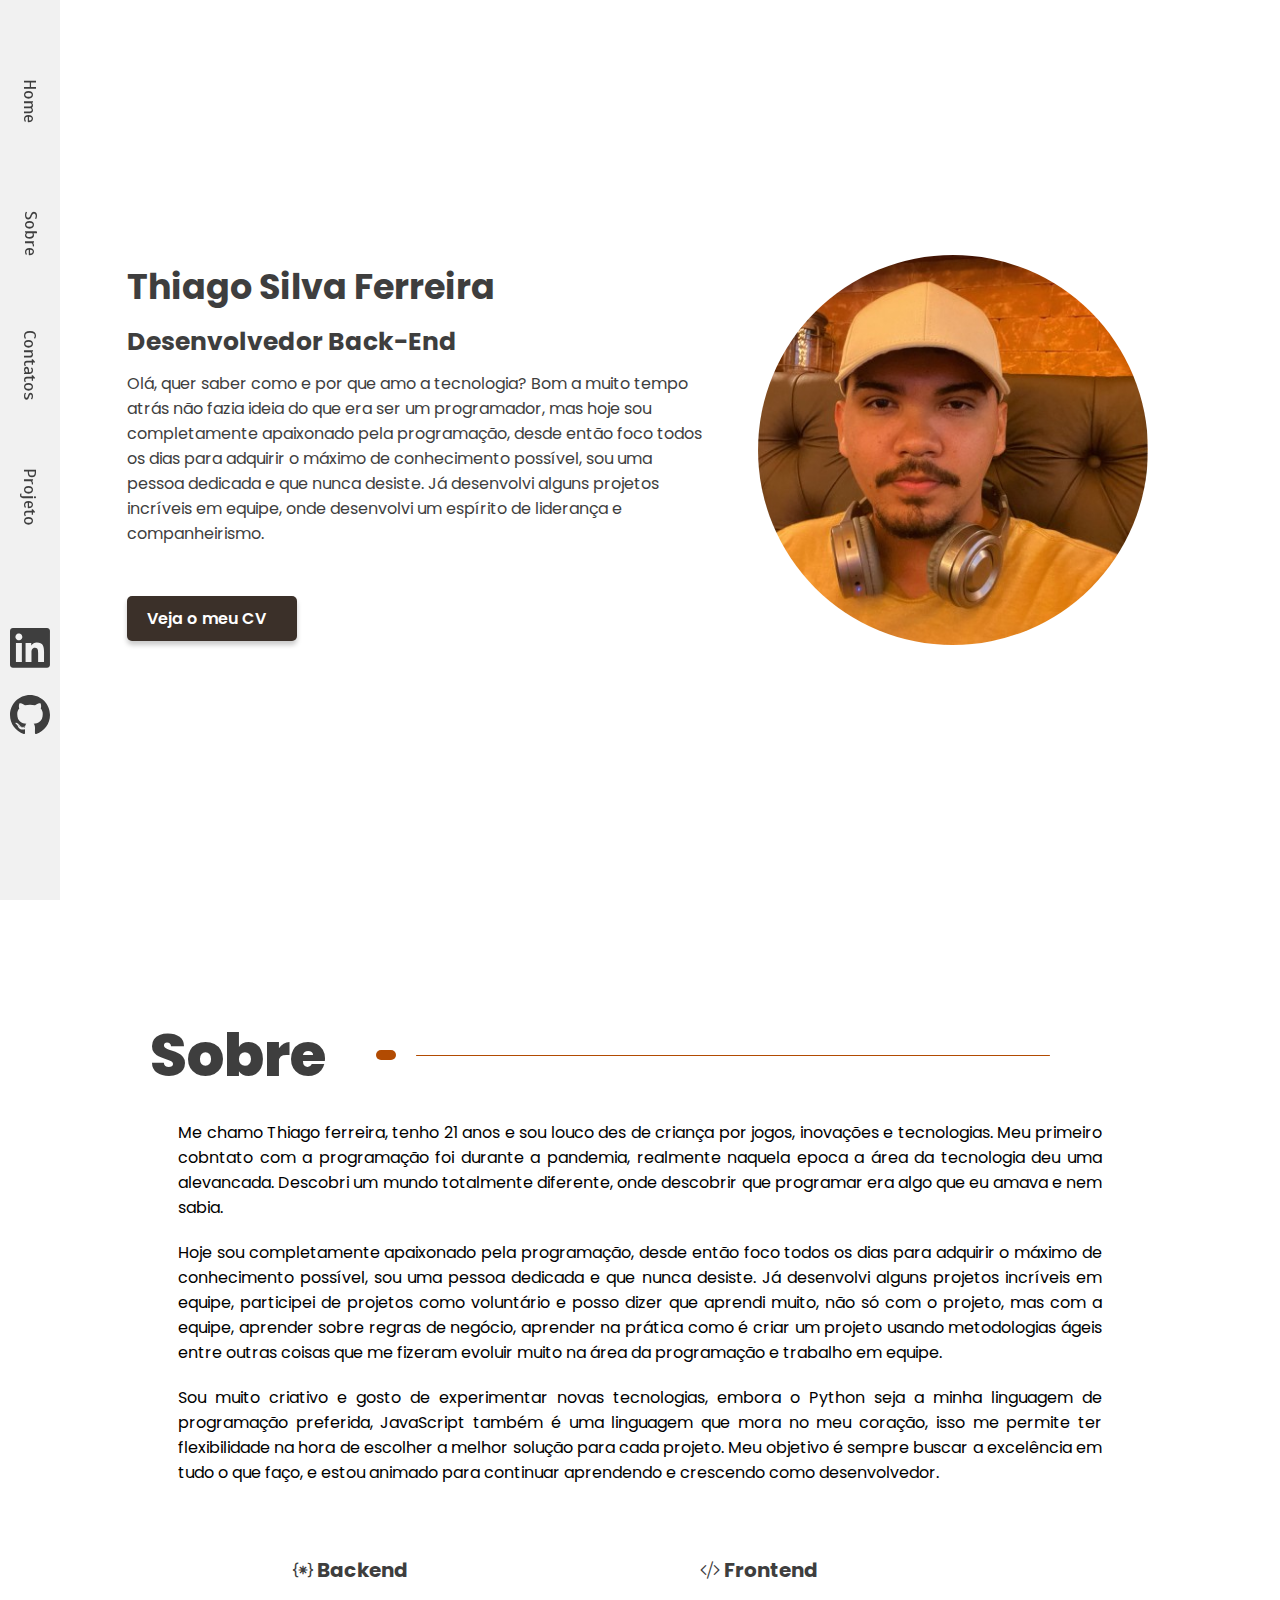
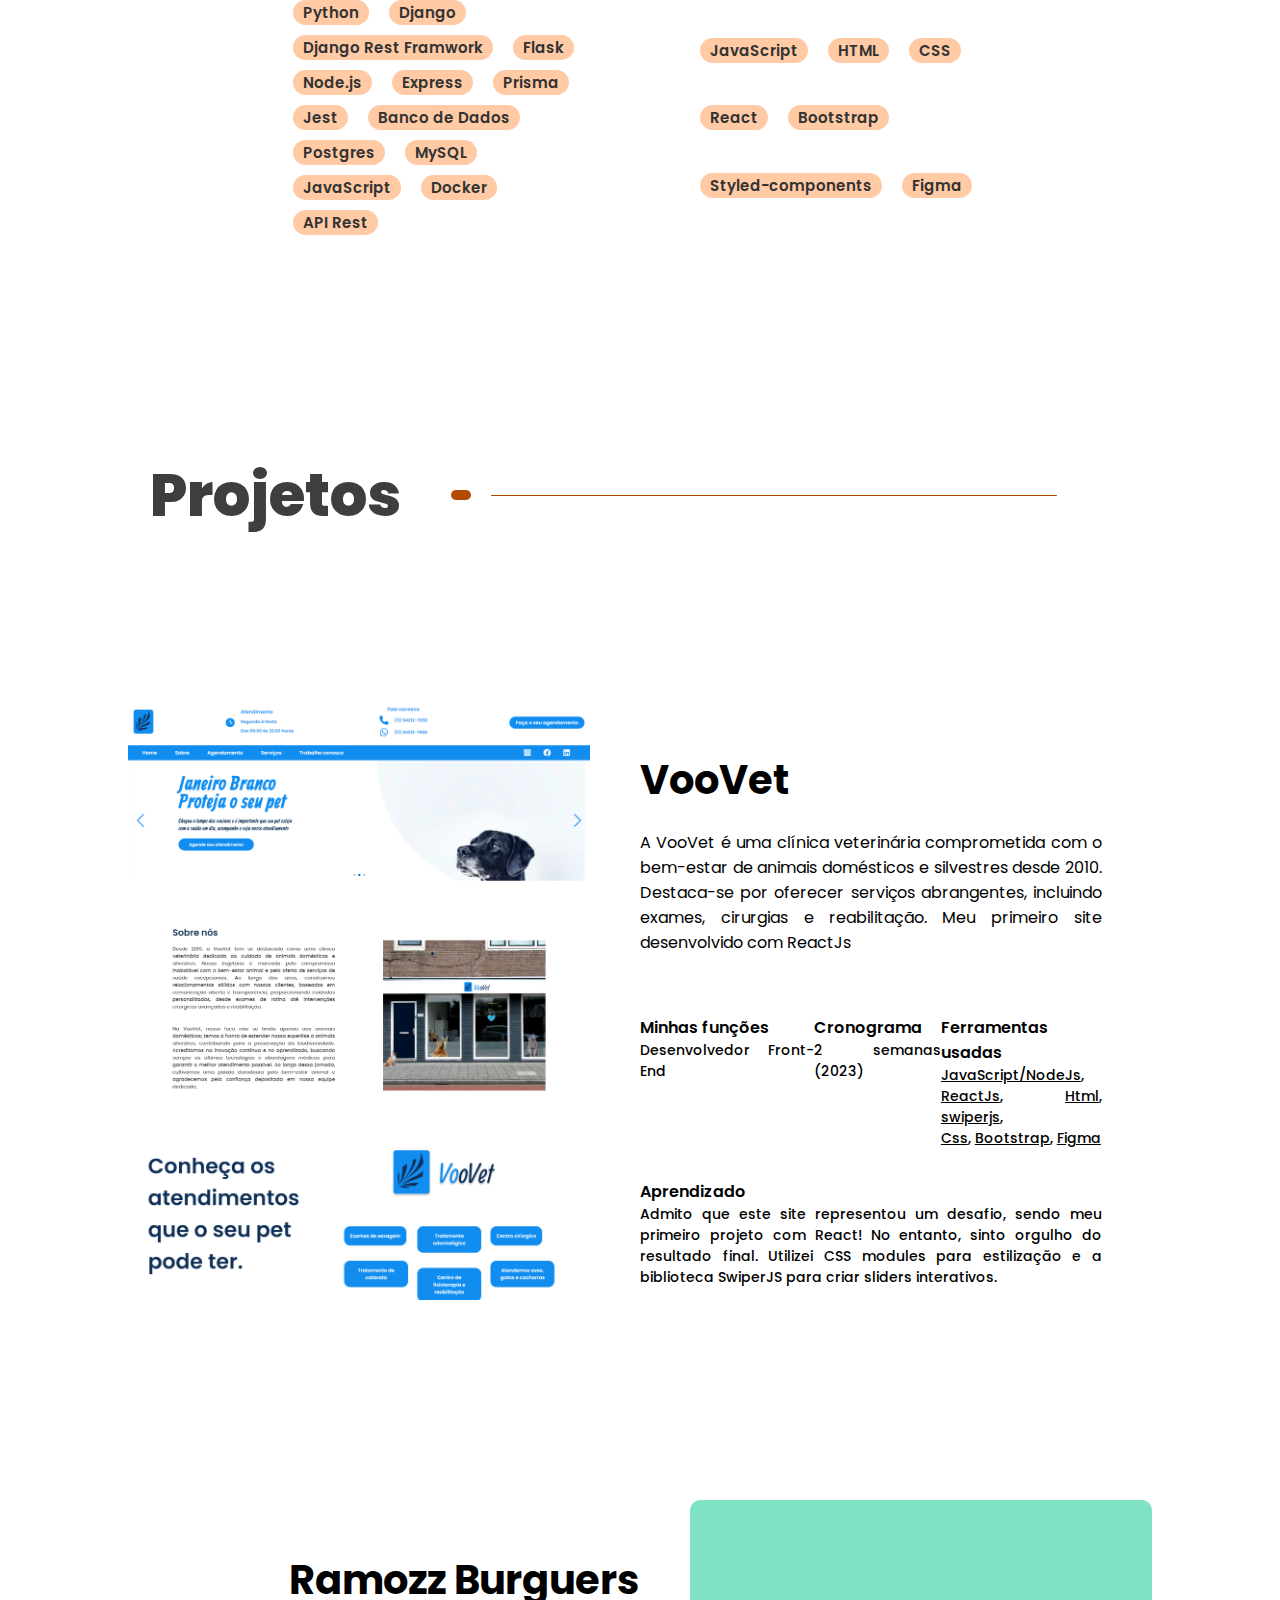
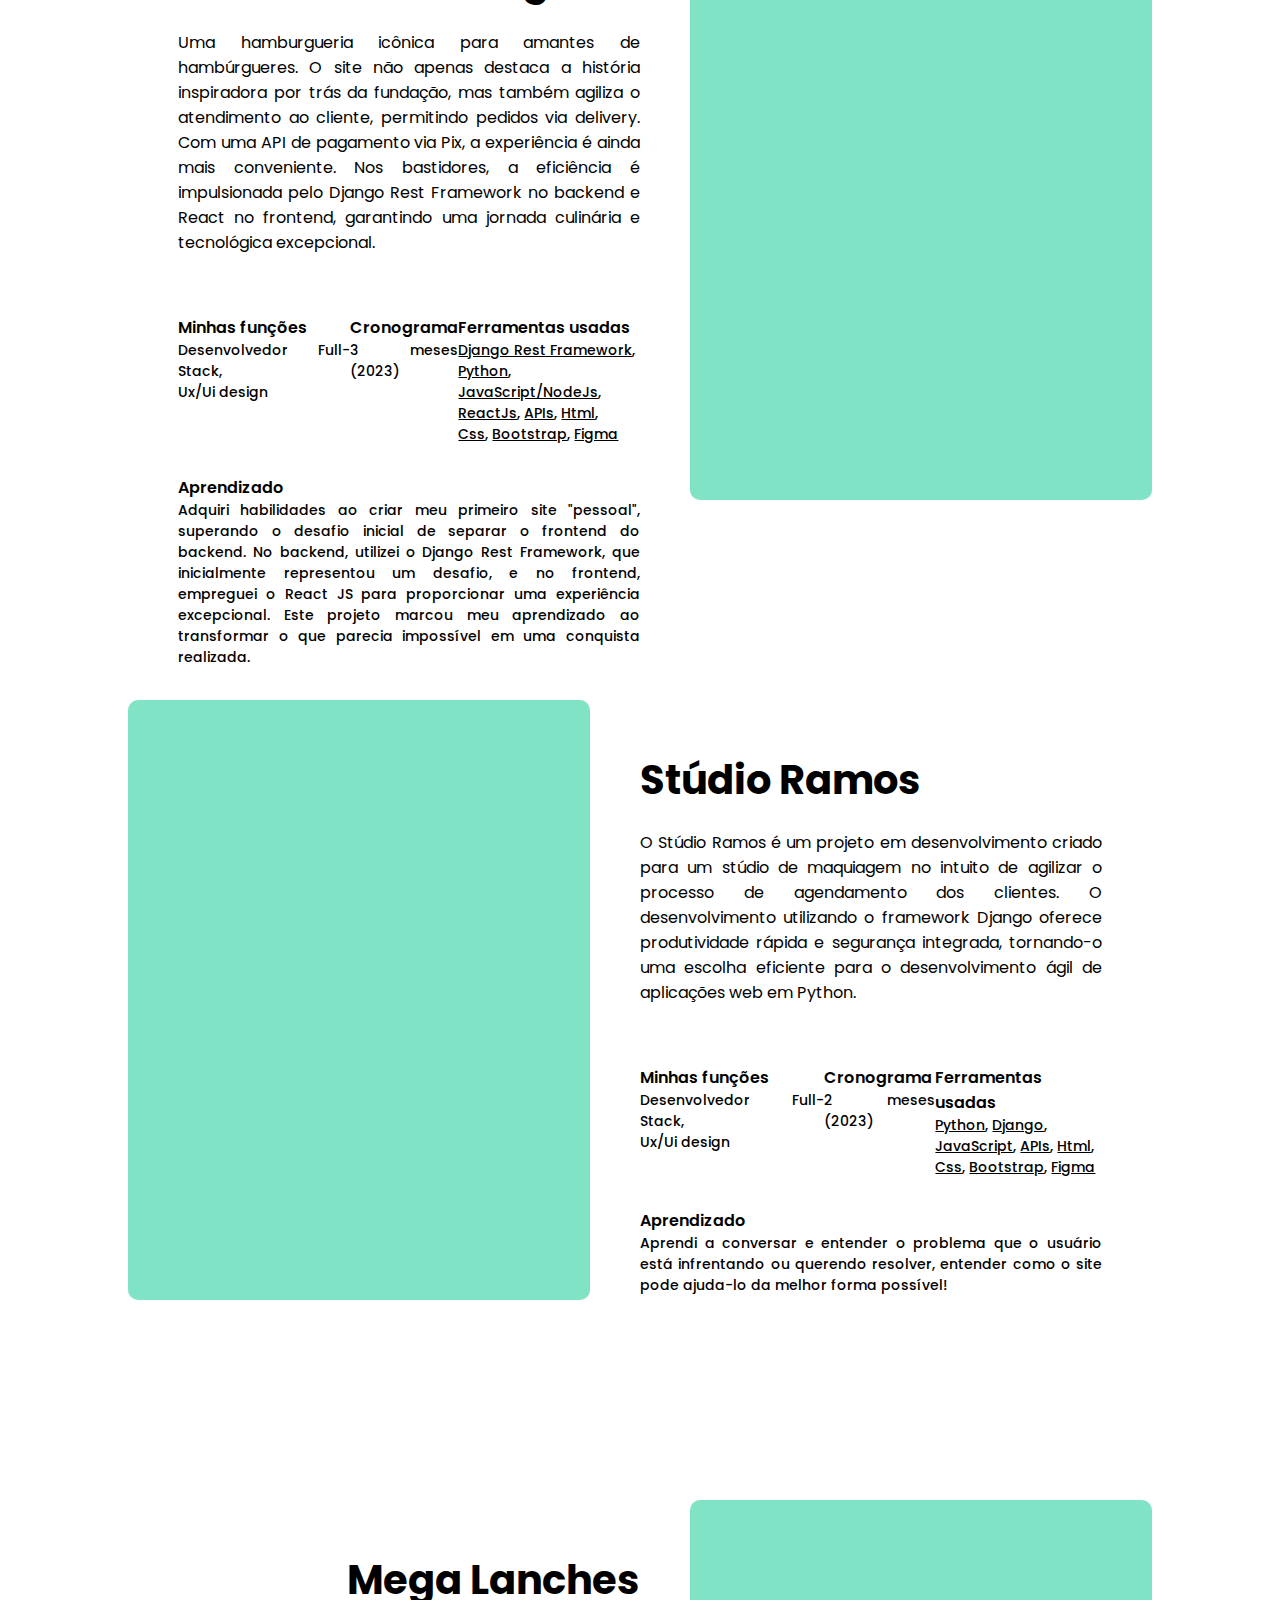
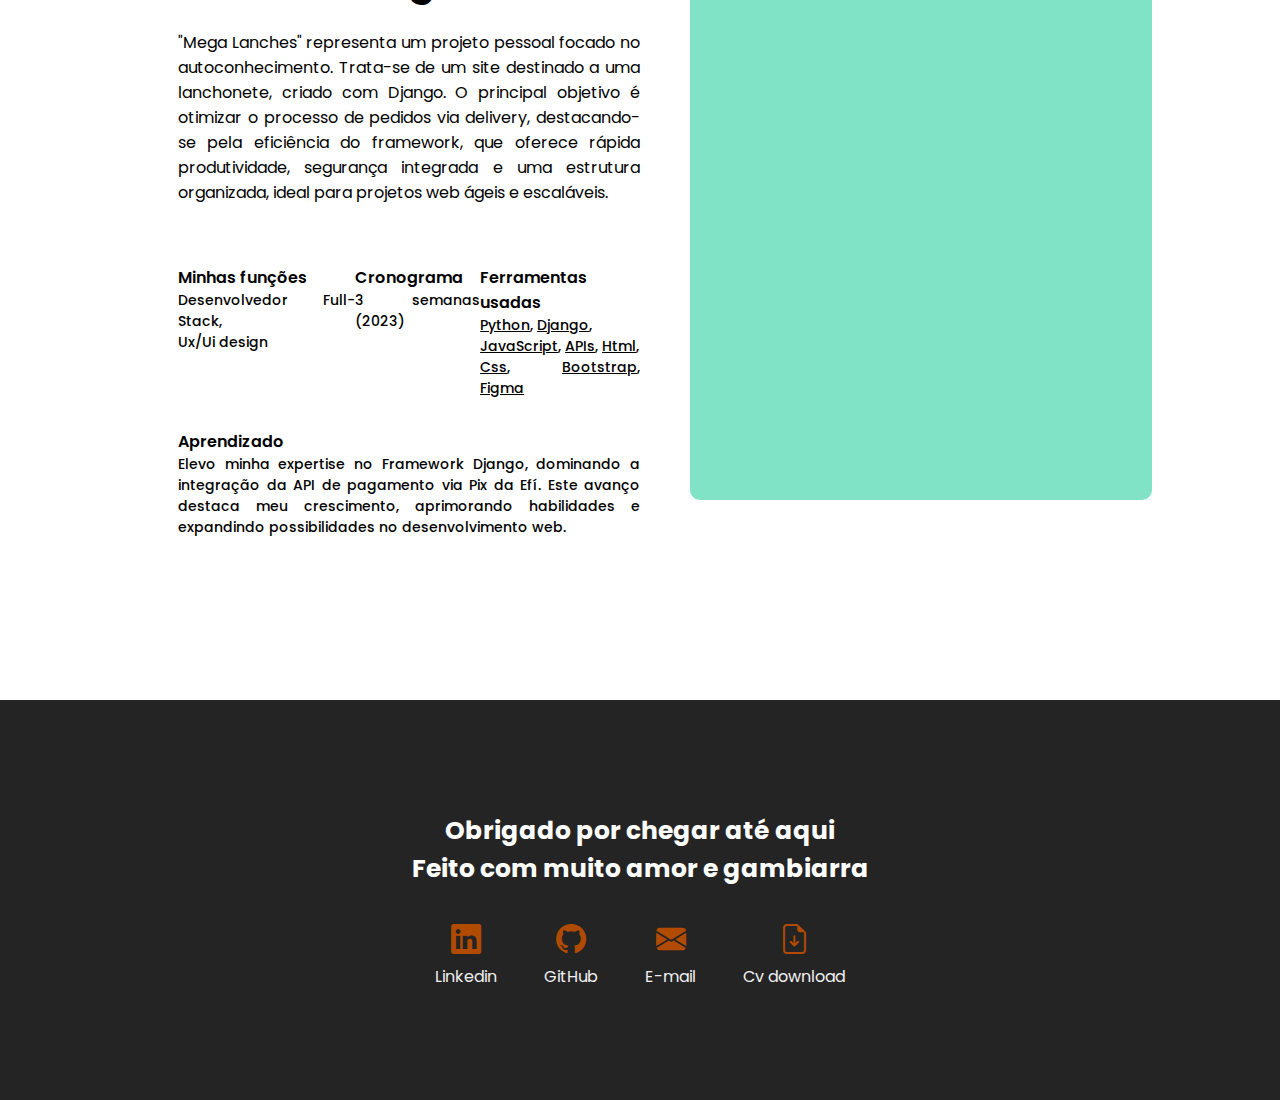
==== index.html @ e19389b8 "add: adicionando o title do projeto" ====
<!DOCTYPE html>
<html lang="en">
<head>
    <meta charset="UTF-8">
    <meta name="viewport" content="width=device-width, initial-scale=1.0">
    <link rel="stylesheet" href="../styles/style.css">
    <link rel="stylesheet" href="https://cdn.jsdelivr.net/npm/bootstrap-icons@1.11.3/font/bootstrap-icons.min.css">
    <title>Portfólio Thiago</title>
</head>
<body>
    <main>
        <section class="header">
            <div class="container_header">
                <div class="container_logo">
                    
                </div>
                <div class="container_menu_bar"> 
                    <a href="#home">Home</a>
                    <a href="#sobre">Sobre</a>
                    <a href="#footer">Contatos</a>
                    <a href="#projetos">Projeto</a> 
                </div>
            </div>

            <div class="container_links_social_media">
                
                <a href="" class="content_links">
                    <img src="../images/linkedin.svg" alt="">
                </a>

                <a href="" class="content_links">
                    <img src="../images/github.svg" alt=""> 
                </a>
            </div>
        </section>
        <section class="container_initial" id="home">
            <div class="container_text_user">
                <h1>Thiago Silva Ferreira</h1>
                <h2>Desenvolvedor Back-End</h2>
                <p>Olá, quer saber como e por que amo a tecnologia?
                    Bom a muito tempo atrás não fazia ideia do que era ser um programador, mas hoje sou completamente apaixonado pela programação, desde então foco todos os dias para adquirir o máximo de conhecimento possível, sou uma pessoa dedicada e que nunca desiste. Já desenvolvi alguns projetos incríveis em equipe, onde desenvolvi um espírito de liderança e companheirismo.</p>
            
                <a href="https://docs.google.com/document/d/1VzzEljiXx3hL09a_fqFelOuJwoq7fT8pvlQ79J9JNpM/edit?usp=sharing" target="_blank" class="button">Veja o meu CV</a>
            
            </div>
            <div class="container_img_user">
                <img src="../images/foto-perfil.jpeg" alt="">
            </div>
            
        </section>
        <section class="container_sections_informations" id="sobre">
            <div class="container_title_section">
                <h1>Sobre</h1>
                <div class="content_line_style">
                    <span class="points"></span>
                    <span class="line"></span>
                </div>
            </div>
            <div class="content_user">
                <div class="content_description">
                    <p> Me chamo Thiago ferreira, tenho 21 anos e sou louco des de criança por jogos, inovações e tecnologias. Meu primeiro cobntato com a programação foi durante a pandemia, realmente naquela epoca a área da tecnologia deu uma alevancada. Descobri um mundo totalmente diferente, onde descobrir que programar era algo que eu amava e nem sabia. </p>
                    
                    <p>Hoje sou completamente apaixonado pela programação, desde então foco todos os dias para adquirir o máximo de conhecimento possível, sou uma pessoa dedicada e que nunca desiste. Já desenvolvi alguns projetos incríveis em equipe, participei de projetos como voluntário e posso dizer que aprendi muito, não só com o projeto, mas com a equipe, aprender sobre regras de negócio, aprender na prática como é criar um projeto usando metodologias ágeis entre outras coisas que me fizeram evoluir muito na área da programação e trabalho em equipe.</p>
                    
                    <p>Sou muito criativo e gosto de experimentar novas tecnologias, embora o Python seja a minha linguagem de programação preferida, JavaScript também é uma linguagem que mora no meu coração, isso me permite ter flexibilidade na hora de escolher a melhor solução para cada projeto. Meu objetivo é sempre buscar a excelência em tudo o que faço, e estou animado para continuar aprendendo e crescendo como desenvolvedor.</p>
                </div>
                <div class="container_tecnologies_dev">
                    <div class="content_dev_informations ">
                        <h3 class="title_informations"><i class="bi bi-braces-asterisk"></i> Backend</h3>
                        <br>
                        <p class="cards_tec back">
                        <span> Python</span>
                        </p>
                        <p class="cards_tec back">
                        <span> Django</span>
                        </p>
                        <p class="cards_tec back">
                        <span> Django Rest Framwork</span>
                        </p>
                        <p class="cards_tec back">
                            <span>Flask</span>
                        </p>
                        <p class="cards_tec back">
                            <span>Node.js</span>
                        </p>
                        <p class="cards_tec back">
                            <span>Express</span>
                        </p>
                        <p class="cards_tec back">
                            <span>Prisma</span>
                        </p>
                        <p class="cards_tec back">
                        <span> Jest</span>
                        </p>
                        <p class="cards_tec back">
                            <span>Banco de Dados</span>
                        </p>
                        <p class="cards_tec back">
                            <span>Postgres</span>
                        </p>
                        <p class="cards_tec back">
                        <span> MySQL</span>
                        </p>
                        <p class="cards_tec back">
                            <span>JavaScript</span>
                        </p>
                        <p class="cards_tec back">
                            <span>Docker</span>
                        </p>
                        <p class="cards_tec back">
                            <span>API Rest</span>
                        </p>
                    </div>
                    <div class="content_dev_informations ">
                        <h3 class="title_informations"><i class="bi bi-code-slash"></i> Frontend</h3>
                        <p class="cards_tec front">
                           <span> JavaScript</span>
                        </p>
                        <p class="cards_tec front">
                            <span>HTML</span>
                        </p>
                        <p class="cards_tec front">
                            <span>CSS</span>
                        </p>
                        <p class="cards_tec front">
                            <span>React</span>
                        </p>
                        <p class="cards_tec front">
                           <span> Bootstrap</span>
                        </p>
                        <p class="cards_tec front">
                            <span>Styled-components</span>
                        </p>
                        <p class="cards_tec front">
                            <span>Figma</span>
                        </p>
                    </div>
                </div>

            </div>
            
        </section>
        <section class="container_sections_informations" id="projetos">
            <div class="container_title_section">
                <h1>Projetos</h1>
                <div class="content_line_style">
                    <span class="points"></span>
                    <span class="line"></span>
                </div>
                
            </div>
            <div class="container_projetos">
                <div class="projetos" id="divFullStack" >
                    <div class="contentImgSites site3">
                   

                    </div>

                    <div id="projefect_2" class="TextProjects">
                        <h3 class="TitleOfProjects">VooVet</h3>
                        <p class="TextOfProjects">A VooVet é uma clínica veterinária comprometida com o bem-estar de animais domésticos e silvestres desde 2010. Destaca-se por oferecer serviços abrangentes, incluindo exames, cirurgias e reabilitação. Meu primeiro site desenvolvido com ReactJs</p>
                        <div class="ContentProjectInformations">
                            <div class="Informations">
                                <h4>Minhas funções</h4>
                                <p>Desenvolvedor Front-End</p>
                            </div>
                            <div class="Informations">
                                <h4>Cronograma</h4>
                                <p>2 semanas (2023)</p>
                            </div>
                            <div class="Informations">
                                <h4>Ferramentas usadas</h4>
                                <p><span>JavaScript/NodeJs</span>,<br> <span>ReactJs</span>, <span>Html</span>, <span>swiperjs</span>, <br> <span>Css</span>, <span>Bootstrap</span>, <span>Figma</span></p>
                            </div>
                        </div>
                        <div class="Informations">
                            <h4>Aprendizado</h4>
                            <p>Admito que este site representou um desafio, sendo meu primeiro projeto com React! No entanto, sinto orgulho do resultado final. Utilizei CSS modules para estilização e a biblioteca SwiperJS para criar sliders interativos.</p>
                        </div>
                    </div>
                    

                    
                    
                        
                    </div>
                </div>

                <div class="projetos" id="divFullStack" >
                    <div id="projefect_1" class="TextProjects">
                        <h3 class="TitleOfProjects" style="text-align: end;">Ramozz Burguers</h3>
                        <p class="TextOfProjects">Uma hamburgueria icônica para amantes de hambúrgueres. O site não apenas destaca a história inspiradora por trás da fundação, mas também agiliza o atendimento ao cliente, permitindo pedidos via delivery. Com uma API de pagamento via Pix, a experiência é ainda mais conveniente. Nos bastidores, a eficiência é impulsionada pelo Django Rest Framework no backend e React no frontend, garantindo uma jornada culinária e tecnológica excepcional.</p>
                        <div class="ContentProjectInformations">
                            <div class="Informations">
                                <h4>Minhas funções</h4>
                                <p>Desenvolvedor Full-Stack, <br> Ux/Ui design</p>
                            </div>
                            <div class="Informations">
                                <h4>Cronograma</h4>
                                <p>3 meses (2023)</p>
                            </div>
                            <div class="Informations">
                                <h4>Ferramentas usadas</h4>
                                <p><span>Django Rest Framework</span>, <br> <span>Python</span>,  <span>JavaScript/NodeJs</span>, <br> <span>ReactJs</span>, <span>APIs</span>, <span>Html</span>, <br> <span>Css</span>, <span>Bootstrap</span>, <span>Figma</span></p>
                            </div>
                        </div>
                        <div class="Informations">
                            <h4>Aprendizado</h4>
                            <p>
                                Adquiri habilidades ao criar meu primeiro site "pessoal", superando o desafio inicial de separar o frontend do backend. No backend, utilizei o Django Rest Framework, que inicialmente representou um desafio, e no frontend, empreguei o React JS para proporcionar uma experiência excepcional. Este projeto marcou meu aprendizado ao transformar o que parecia impossível em uma conquista realizada. </p>
                        </div>
                    </div>
                    <div class="contentImgSites site4">
                   
                        
                    </div>
                    
                    
                        
                    </div>
                </div>

                <div class="projetos" id="divFullStack" >
                    <div class="contentImgSites site1">
                   
                        
                    </div>
                    <div id="projefect_1" class="TextProjects">
                        <h3 class="TitleOfProjects">Stúdio Ramos</h3>
                        <p class="TextOfProjects">O Stúdio Ramos é um projeto em desenvolvimento criado para um stúdio de maquiagem no intuito de agilizar o processo de agendamento dos clientes. O desenvolvimento utilizando o framework Django oferece produtividade rápida e segurança integrada, tornando-o uma escolha eficiente para o desenvolvimento ágil de aplicações web em Python.</p>
                        <div class="ContentProjectInformations">
                            <div class="Informations">
                                <h4>Minhas funções</h4>
                                <p>Desenvolvedor Full-Stack, <br> Ux/Ui design</p>
                            </div>
                            <div class="Informations">
                                <h4>Cronograma</h4>
                                <p>2 meses (2023)</p>
                            </div>
                            <div class="Informations">
                                <h4>Ferramentas usadas</h4>
                                <p><span>Python</span>, <span>Django</span>, <br> <span>JavaScript</span>, <span>APIs</span>, <span>Html</span>, <br> <span>Css</span>, <span>Bootstrap</span>, <span>Figma</span></p>
                            </div>
                        </div>
                        <div class="Informations">
                            <h4>Aprendizado</h4>
                            <p>Aprendi a conversar e entender o problema que o usuário está infrentando ou querendo resolver, entender como o site pode ajuda-lo da melhor forma possível!</p>
                        </div>
                    </div>
                    
                    
                    
                        
                    </div>
                </div>

                <div class="projetos" id="divFullStack" >
                    <div id="projefect_2" class="TextProjects">
                        <h3 class="TitleOfProjects" style="text-align: end;">Mega Lanches</h3>
                        <p class="TextOfProjects">"Mega Lanches" representa um projeto pessoal focado no autoconhecimento. Trata-se de um site destinado a uma lanchonete, criado com Django. O principal objetivo é otimizar o processo de pedidos via delivery, destacando-se pela eficiência do framework, que oferece rápida produtividade, segurança integrada e uma estrutura organizada, ideal para projetos web ágeis e escaláveis.</p>
                        <div class="ContentProjectInformations">
                            <div class="Informations">
                                <h4>Minhas funções</h4>
                                <p>Desenvolvedor Full-Stack, <br> Ux/Ui design</p>
                            </div>
                            <div class="Informations">
                                <h4>Cronograma</h4>
                                <p>3 semanas (2023)</p>
                            </div>
                            <div class="Informations">
                                <h4>Ferramentas usadas</h4>
                                <p><span>Python</span>, <span>Django</span>, <br> <span>JavaScript</span>, <span>APIs</span>, <span>Html</span>, <br> <span>Css</span>, <span>Bootstrap</span>, <span>Figma</span></p>
                            </div>
                        </div>
                        <div class="Informations">
                            <h4>Aprendizado</h4>
                            <p>Elevo minha expertise no Framework Django, dominando a integração da API de pagamento via Pix da Efí. Este avanço destaca meu crescimento, aprimorando habilidades e expandindo possibilidades no desenvolvimento web. </p>
                        </div>
                    </div>
                    <div class="contentImgSites site2">
                   
                    </div>

                    
                    
                        
                    </div>
                </div>


                
            </div>
        </section>
        
    </main>
    <footer id="footer">
        <div class="contentFooter">
            <h1>Obrigado por chegar até aqui</h1>
            <h1>Feito com muito amor e gambiarra </h1>
            <div class="align">
                <a href="https://www.linkedin.com/in/thiago-ferreirapy/" target="_blank"><i class="bi bi-linkedin"></i> Linkedin</a>
                <a href="https://github.com/thiagoferreirapy" target="_blank"><i class="bi bi-github"></i> GitHub</a>
                <a href="mailto:tf938383@gmail.com"><i class="bi bi-envelope-fill"></i> E-mail</a>
                <a href="/docs/Curriculo_desenvolvedor.pdf" download=""><i class="bi bi-file-earmark-arrow-down"></i> Cv download</a>
            </div>
        </div>
    </footer>
</body>
<script src="../scripts/main.js"></script>
</html>
---- styles/style.css ----
@import url('https://fonts.googleapis.com/css2?family=Poppins:wght@200;300;400;500;600;700;800;900&family=Scada:wght@400;700&display=swap');

*{
    margin: 0;
    padding: 0;
    box-sizing: border-box;
    scroll-behavior: smooth;  
    font-family: "Poppins";
}

body{
    display: flex;
    flex-direction: column;
    align-items: center;
    background-color: #ffff;
}

/* 43cebb */

.header{
    
    width: 60px;
    height: 100vh;
    position: fixed;
    top: 0;
    left: 0;
    z-index: 1;

    background-color: #f1f1f1;
}

.container_header{
    display: flex ;
    flex-direction: column;
}

.container_menu_bar{
    display: flex;
    flex-direction: column;
    align-items: center;
    justify-content: space-around;

}

.container_menu_bar a{
    text-decoration: none;
    color: #3E3E3E;
    font-family: "Scada";
    font-size: 18px;
    font-weight: 500;
    transform: rotate(90deg);
    margin-top: 70px; 
    cursor: pointer;
    padding: 20px 0; 
}


main{
    display:flex ;
    align-items: center;
    justify-content: space-between;
    flex-direction: column;
    max-width: 1400px;
    width: 100%;

    background-color: #ffff;
}

.container_initial{
    display: flex;
    align-items: center;
    justify-content: center;
    height: 100vh;
    position: relative;
    width: 100%;
}

.container_text_user{
    width: 45%;
    display: flex;
    flex-direction: column;
}


.container_text_user h1{
    font-size: 35px;
    color: #3E3E3E;
    margin-bottom: 10px;
    text-align: left;
}


.container_text_user h2{
    font-size: 25px;
    color: #3E3E3E;
    margin-bottom: 10px;
    text-align: left;
}
.container_text_user p{
    font-size: 16px;
    color: #3E3E3E;
    text-align: left;
    font-weight: 400;
}
.container_text_user .button{
    text-decoration: none;
    width: 170px;
    padding: 10px 20px;
    margin-top: 50px;

    border-radius: 5px;
    border: none;
    /* background-color: #B24B02; */
    background-color: #3b3029;
    box-shadow: 0px 4px 5px rgba(0, 0, 0, 0.207);

    font-size: 16px;
    color: #fff;
    text-align: left;
    font-weight: 600;
    cursor: pointer;
    transition: 0.2s all linear;
}

.container_text_user .button:hover{
    background-color: #B24B02;
    transform: scale(1.02);
}

.container_links_social_media{
    margin-top: 80px;
    width: 100%;
    display: flex;
    align-items: center;
    justify-content: center;
    flex-direction: column;
}


.content_links{
    overflow: hidden; 
    margin-top: 20px; 
    
}

.content_links img{
    object-fit: cover;
    width: 40px;
    height: 100%;
}

.container_img_user{
    overflow: hidden;
    width: 400px;
    height: 400px;
    border-radius: 50%;
    border: 5px solid #FFFF;
    margin-left: 50px;
}

.container_img_user img{
    object-fit: cover;
    width: 100%;
    height: 100%;
}

.container_sections_informations{
    display: flex;
    align-items: center;
    justify-content:center ;
    flex-direction: column;
    position: relative;
    width: 100%;
    padding: 100px 0;
}


.container_title_section{
    width: 100%;
    padding: 0 150px;

    display: flex;
    align-items: center;
    
}


.container_title_section h1{
    font-size: 60px;
    font-weight: 800;
    color: #3E3E3E;
}


.content_line_style{
    width: 100%;
    display: flex;
    align-items: center;
    margin: 50px;
}

.points{
    width: 20px;
    height: 10px;
    background-color: #B24B02;
    border-radius: 20px;
    margin-right: 20px;
}

.line{
    width: 90%;
    height: 1px;
    background-color: #B24B02;
    border-radius: 20px;
}

.content_user{
    width: 80%;
}

.content_description{
    display: flex;
    justify-content: space-between;
    flex-direction: column;
    width: 100%;
    padding: 0 50px;
}

.content_description p{
    margin: 10px 0;
    text-align: justify;
}

.container_tecnologies_dev{
    display: flex;
    justify-content: center;
    margin-top: 50px;
    width: 100%;
   
}

.content_dev_informations{
    display: flex;
    text-align: center;
    flex-wrap: wrap;
    width: 30%;
    height: auto;
    margin: 0 50px;
    
}

.title_informations{
    width: 100%;
    text-align: left;
    margin: 10px;
    color: #3E3E3E;
    font-size: 20px;
}

.front{
    margin: 0px 10px;
}


.back{
    margin: 5px 10px;
}



.cards_tec span{
    width: auto;

    font-size: 15px;
    padding: 2px 10px;
    background-color: rgba(254, 106, 0, 0.356);
    color: #333;
    border-radius: 20px;
    font-weight: 600;

}









.container_projetos{
    margin-top: 50px;
    display: flex;
    width: 100vw;
    align-items: center;
    justify-content: center;
}


.projetos{
    margin-top: 100px;
    display: flex;
    justify-content: center;
    width: 80vw;
    height: 600px;
    margin-bottom: 100px;
}

.TitleOfProjects{
    font-size: 40px;
    margin-bottom: 20px;
}
.TextOfProjects{
    font-size: 16px;
}

.TextProjects{
    width: 700px;
    height: 100%;
    padding: 50px;
    text-align: justify;
    /* background-color: red; */
}

.ContentProjectInformations{
    width: 100%;
    display: flex;
    margin-top: 30px;
    justify-content: space-between;
    /* background-color: green; */
}

.Informations{
    display: flex;
    flex-direction: column;
    margin-top: 30px;
}
.Informations h4{
    font-size: 16px;
    font-weight: 600;
}

.Informations p{
    font-size: 14px;
    font-weight: 500;
}
.Informations p span{
    text-decoration: underline;

}




.contentImgSites{
    width: 600px;
    height: 100%;
    background-color: #80E3C5;
    
    position: relative;
    background-size: cover;
    background-position: 100% 0%;
    border-radius: 10px;
    cursor: pointer;
    display: flex;
}

.scroll{
    display: none;
}

.site1{
    transition: 5s  ease-out;
    background-image: url('../images/studiosite.png');
}

.site1:hover{
    background-position: 100% 100%;
}

.site2{
    transition: 5s  ease-out;
    background-image: url('../images/megasite.png');
}

.site2:hover{
    background-position: 100% 100%;
}

.site3{
    transition: 5s  ease-out;
    background-image: url('../images/voovet.png');
}

.site3:hover{
    background-position: 100% 100%;
}

.site4{
    transition: 5s  ease-out;
    background-image: url('../images/ramozz.png');
}

.site4:hover{
    background-position: 100% 100%;
}


.container_informations_projects{
    position: absolute;
    top: 5%;
    left: 5%;
    transform: translate(-5%, -5%);
    display: flex;
    align-items: center;
    justify-content: center;
    position: relative;
    
    width: 150px;
    height: 40px;
    border-radius: 10px;

    background-color: #3e3e3ee6;

}

.container_informations_projects i{
    font-size: 30px;
    color: #eee;
    margin: 0 10px;
}
.container_informations_projects i:hover{
    color: #B24B02;
}


.container_informations_projects h3{
    color: #f1f1f1;

}
.container_informations_projects h4{
    color: #fb6f0b;
    width: 85%;
    flex-wrap: wrap;

    margin-top: 20px;
    font-size: 16px;
    font-weight: 500
}
.container_informations_projects p{
    color: #eeeeee;
    width: 85%;
    flex-wrap: wrap;

    margin-top: 20px;
    font-size: 16px;
    font-weight: 500;
    text-align: justify ;
}



footer{
    height: 400px;
    width: 100%;
    background-color: rgb(36, 36, 36);
    display: flex;
    align-items: center;
    justify-content: space-around;
}


.contentFooter{
    display: flex;
    align-items: center;
    flex-direction: column;    
}

.contentFooter h1{
    font-size: 25px; 
    color: #fff;
}

.align{
    width: 100%;
    margin-top: 30px;
    display: flex;
    justify-content: space-around; 
}

.align a{
    display: flex;
    flex-direction: column;
    align-items: center;
    text-decoration: none;
    color: #f1f1f1;
}
.align a i{
    font-size: 30px;
    color: #B24B02;
}
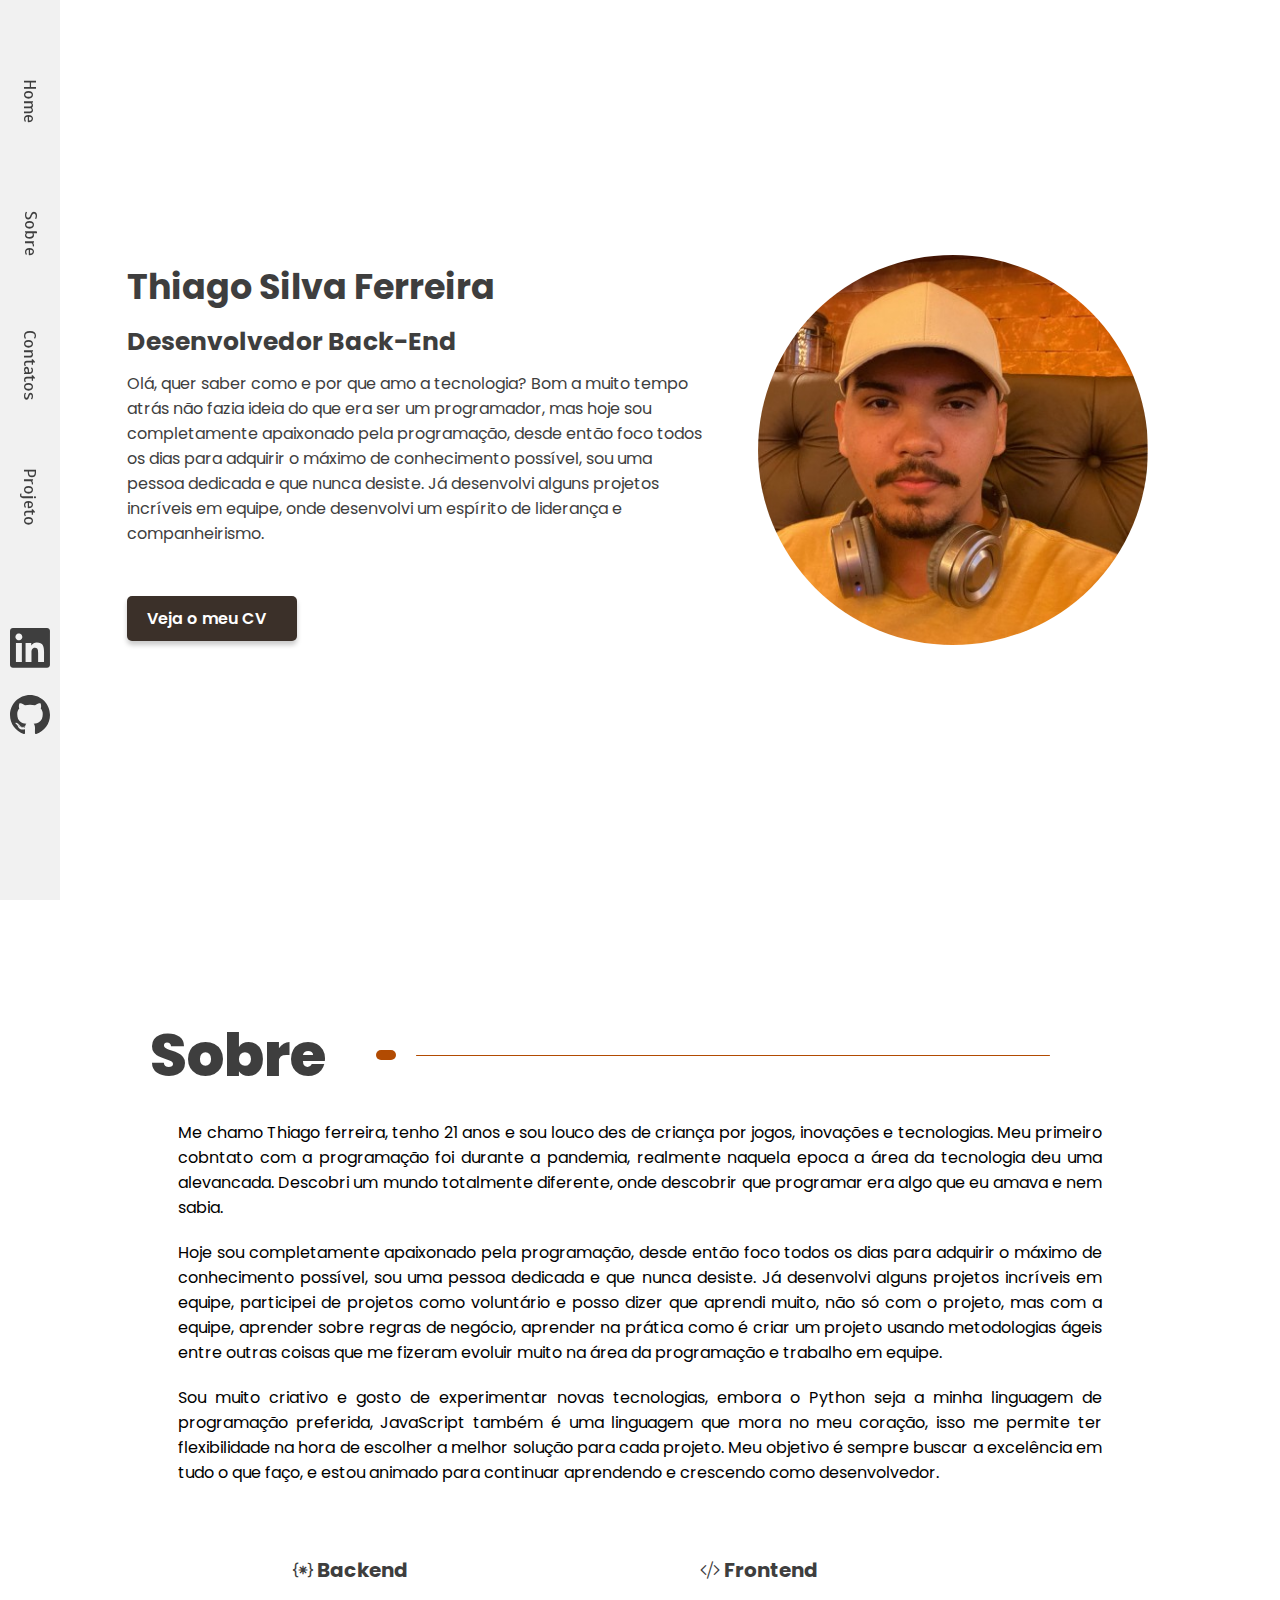
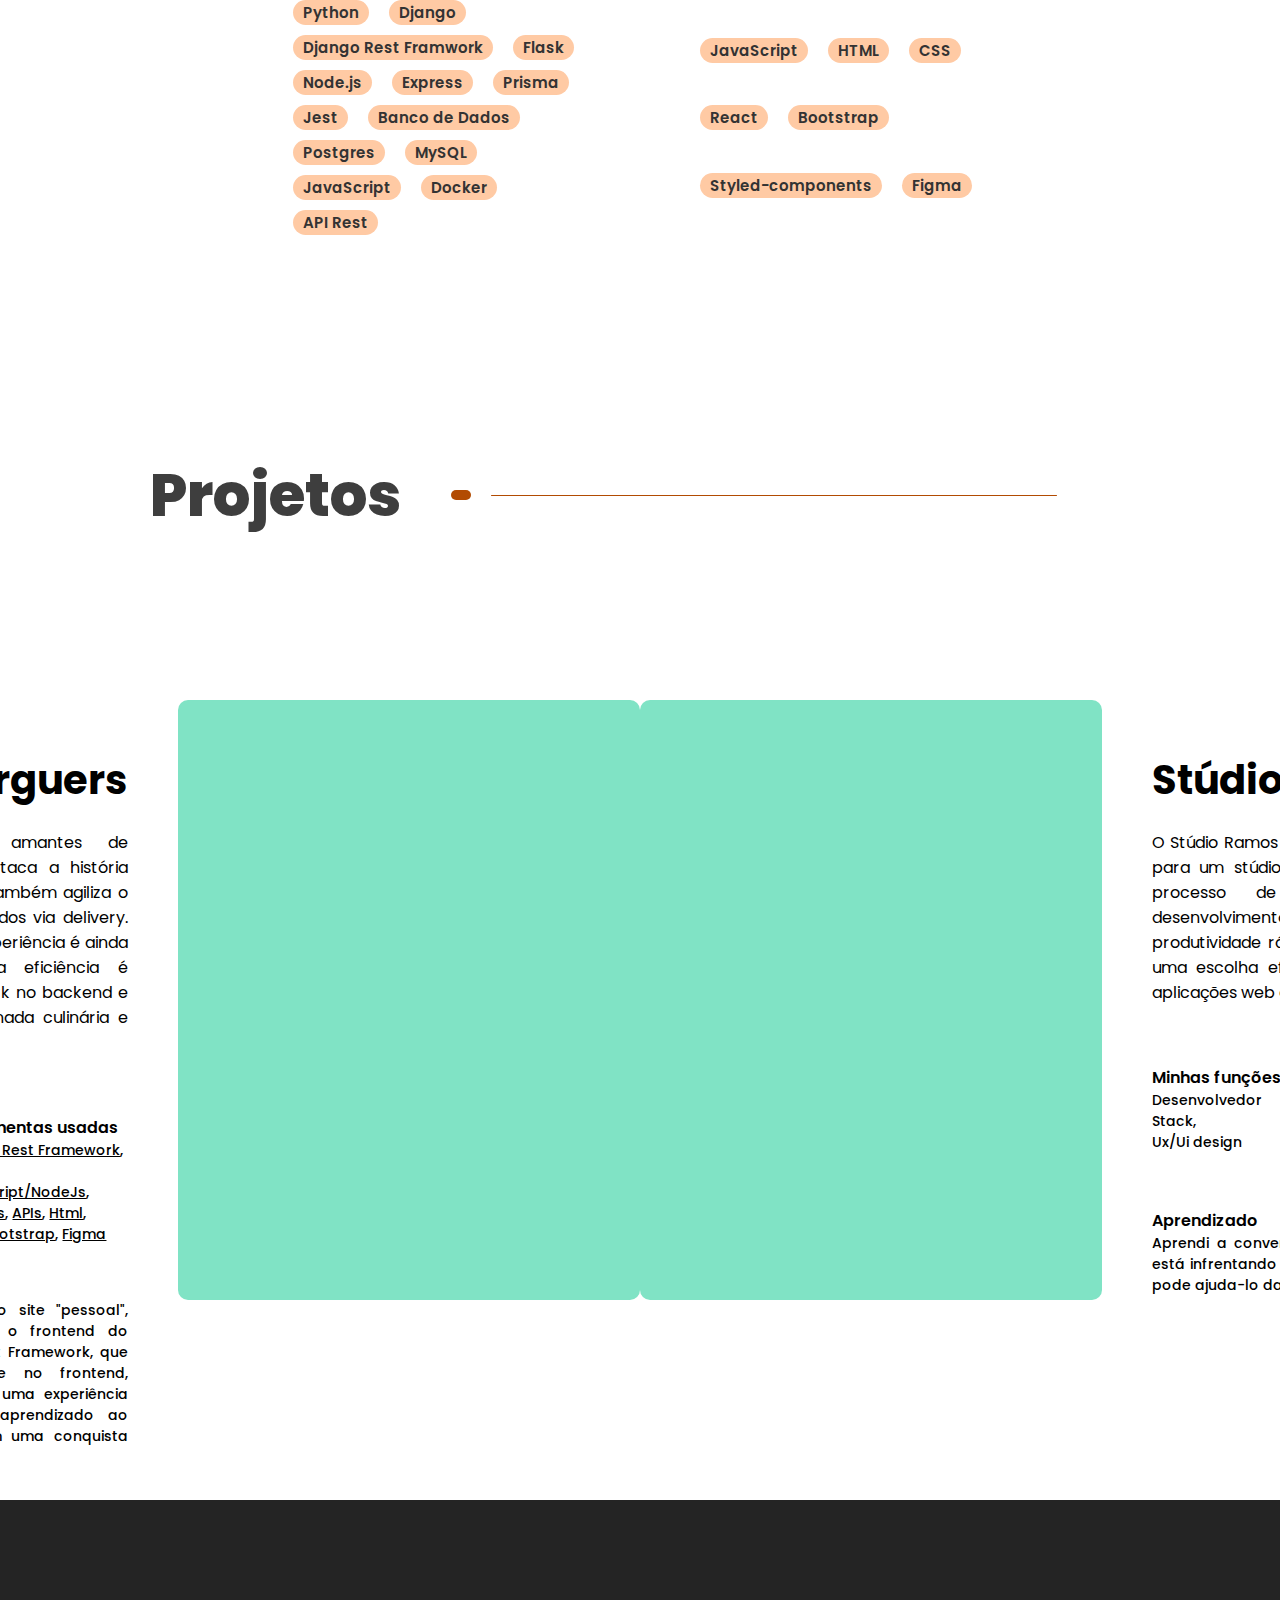
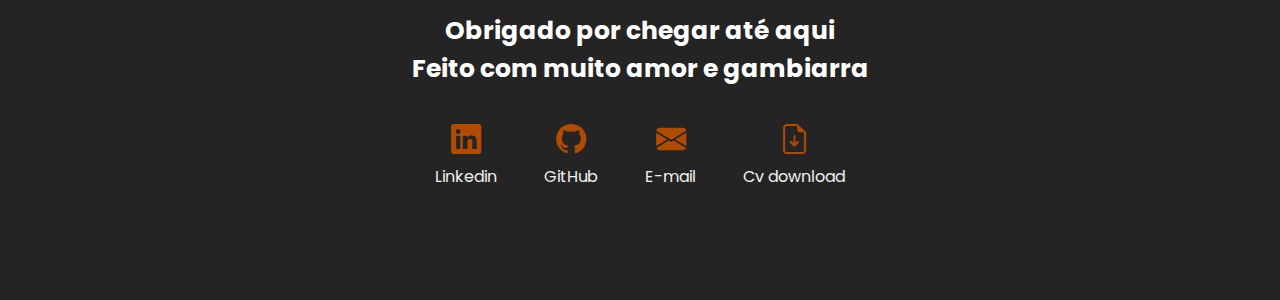
==== commit 871e1e59: "Add: Adicionando a responsividade" ====
--- a/index.html
+++ b/index.html
@@ -183,7 +183,7 @@
                     
                     
                         
-                    </div>
+                    
                 </div>
 
                 <div class="projetos" id="divFullStack" >
@@ -217,7 +217,7 @@
                     
                     
                         
-                    </div>
+                    
                 </div>
 
                 <div class="projetos" id="divFullStack" >
@@ -251,7 +251,7 @@
                     
                     
                         
-                    </div>
+                    
                 </div>
 
                 <div class="projetos" id="divFullStack" >
@@ -284,7 +284,7 @@
                     
                     
                         
-                    </div>
+                    
                 </div>
 
 
@@ -303,6 +303,8 @@
                 <a href="mailto:tf938383@gmail.com"><i class="bi bi-envelope-fill"></i> E-mail</a>
                 <a href="/docs/Curriculo_desenvolvedor.pdf" download=""><i class="bi bi-file-earmark-arrow-down"></i> Cv download</a>
             </div>
+
+            <h3>O site fica melhor em descktop</h3>
         </div>
     </footer>
 </body>
--- a/styles/style.css
+++ b/styles/style.css
@@ -480,6 +480,13 @@
     font-size: 25px; 
     color: #fff;
 }
+.contentFooter h3{
+    font-size: 12px; 
+    color: #fff;
+    font-weight: 400;
+    margin-top: 40px;
+    display: none;
+}
 
 .align{
     width: 100%;
@@ -498,4 +505,1237 @@
 .align a i{
     font-size: 30px;
     color: #B24B02;
-}+}
+
+
+@media (max-width: 1068px){
+    .header{
+    
+        width: 100%;
+        height: 60px;
+        position: fixed;
+        top: 0;
+        left: 0;
+        z-index: 1;
+    
+        background-color: #f1f1f171;
+    }
+    
+    .container_header{
+        display: flex ;
+        flex-direction: row;
+    }
+    
+    .container_menu_bar{
+        width: 100%;
+        display: flex;
+        flex-direction: row;
+        align-items: center;
+        justify-content: space-around;
+    
+    }
+
+    .container_menu_bar a{
+        text-decoration: none;
+        color: #3E3E3E;
+        font-family: "Scada";
+        font-size: 18px;
+        font-weight: 500;
+        transform: none;
+        margin-top: 0px; 
+        cursor: pointer;
+        padding: 20px 0; 
+    }
+    
+    .container_links_social_media{
+        display: none;
+    }
+
+
+    .container_projetos{
+        margin-top: 50px;
+        display: flex;
+        width: 90vw;
+        align-items: center;
+        justify-content: center;
+        flex-direction: column;
+    }
+    
+    
+    .projetos{
+        flex-direction: column;
+        justify-content: center;
+        align-items: center;
+        /* background-color: red; */
+        height: auto;
+        margin-bottom: 50px;
+    }
+    
+    .TitleOfProjects{
+        font-size: 40px;
+        margin-bottom: 20px;
+    }
+    .TextOfProjects{
+        font-size: 16px;
+    }
+    
+    .TextProjects{
+        width: 700px;
+        height: 100%;
+        padding: 50px;
+        text-align: justify;
+        /* background-color: red; */
+    }
+    
+    .ContentProjectInformations{
+        width: 100%;
+        display: flex;
+        margin-top: 30px;
+        justify-content: space-between;
+        /* background-color: green; */
+    }
+    
+    .Informations{
+        display: flex;
+        flex-direction: column;
+        margin-top: 30px;
+    }
+    .Informations h4{
+        font-size: 16px;
+        font-weight: 600;
+    }
+    
+    .Informations p{
+        font-size: 14px;
+        font-weight: 500;
+    }
+    .Informations p span{
+        text-decoration: underline;
+    
+    }
+
+
+
+    .contentImgSites{
+        width: 600px;
+        height: 400px;
+        background-color: #80E3C5;
+        
+        position: relative;
+        background-size: cover;
+        background-position: 100% 0%;
+        border-radius: 10px;
+        cursor: pointer;
+        display: flex;
+    }
+    
+}
+
+@media (max-width: 900px) {
+    
+    .container_initial{
+        display: flex;
+        align-items: center;
+        justify-content: center;
+        height: auto;
+        position: relative;
+        width: 100%;
+        flex-direction: column-reverse;
+        margin-top: 150px;
+    }
+
+    .container_text_user{
+        width: 80%;
+        display: flex;
+        flex-direction: column;
+        align-items: center;
+    }
+
+
+    .container_text_user h1{
+        font-size: 35px;
+        color: #3E3E3E;
+        margin-bottom: 10px;
+        margin-top: 50px;
+        text-align: left;
+    }
+
+
+    .container_text_user h2{
+        font-size: 25px;
+        color: #3E3E3E;
+        margin-bottom: 10px;
+        text-align: left;
+    }
+    .container_text_user p{
+        font-size: 16px;
+        color: #3E3E3E;
+        text-align: justify;
+        font-weight: 400;
+
+    }
+
+    .content_user{
+        width: 90%;
+    }
+
+
+    .container_title_section{
+        width: 100%;
+        padding: 0 60px;
+        display: flex;
+        align-items: center;
+    }
+    
+    .container_tecnologies_dev{
+        display: flex;
+        justify-content: center;
+        align-items: center;
+        margin-top: 30px;
+        width: 100%;
+        flex-direction: column;
+    
+    }
+
+    .content_dev_informations{
+        display: flex;
+        text-align: center;
+        flex-wrap: wrap;
+        width: 90%;
+        height: 150px;
+        margin: 30px 50px;
+        
+    }
+
+}
+
+@media (max-width: 760px) {
+
+    .container_text_user{
+        width: 80%;
+        display: flex;
+        flex-direction: column;
+        align-items: center;
+    }
+
+
+    .container_text_user h1{
+        font-size: 35px;
+        color: #3E3E3E;
+        margin-bottom: 10px;
+        margin-top: 50px;
+        text-align: left;
+    }
+
+
+    .container_text_user h2{
+        font-size: 25px;
+        color: #3E3E3E;
+        margin-bottom: 10px;
+        text-align: left;
+    }
+    .container_text_user p{
+        font-size: 16px;
+        color: #3E3E3E;
+        text-align: justify;
+        font-weight: 400;
+
+    }
+
+    .content_user{
+        width: 90%;
+    }
+
+    
+    .container_tecnologies_dev{
+        display: flex;
+        justify-content: center;
+        align-items: center;
+        margin-top: 30px;
+        width: 100%;
+        flex-direction: column;
+    
+    }
+
+    .content_dev_informations{
+        display: flex;
+        text-align: center;
+        flex-wrap: wrap;
+        width: 100%;
+        height: 150px;
+        margin: 30px 50px;
+        
+    }
+
+    .content_description{
+        display: flex;
+        justify-content: space-between;
+        flex-direction: column;
+        width: 100%;
+        padding: 0px;
+    }
+
+    .container_title_section{
+        width: 100%;
+        padding: 70px;
+        display: flex;
+        align-items: center;
+    }
+
+    .container_title_section h1{
+        font-size: 50px;
+        font-weight: 800;
+        color: #3E3E3E;
+    }
+    .contentFooter h3{
+        display: block;
+    }
+    
+}
+
+
+
+@media (max-width: 650px) {
+
+    .container_text_user{
+        width: 90%;
+        display: flex;
+        flex-direction: column;
+        align-items: center;
+    }
+
+
+    .container_text_user h1{
+        font-size: 35px;
+        color: #3E3E3E;
+        margin-bottom: 10px;
+        margin-top: 50px;
+        text-align: left;
+    }
+
+
+    .container_text_user h2{
+        font-size: 25px;
+        color: #3E3E3E;
+        margin-bottom: 10px;
+        text-align: left;
+    }
+    .container_text_user p{
+        font-size: 16px;
+        color: #3E3E3E;
+        text-align: justify;
+        font-weight: 400;
+
+    }
+
+
+    .container_sections_informations{
+        display: flex;
+        align-items: center;
+        justify-content:center ;
+        flex-direction: column;
+        position: relative;
+        width: 100%;
+        padding: 70px 0;
+        /* background-color: green; */
+    }
+    
+    .content_user{
+        width: 90%;
+    }
+
+    .container_tecnologies_dev{
+        display: flex;
+        justify-content: center;
+        align-items: center;
+        margin-top: 30px;
+        width: 100%;
+        flex-direction: column;
+    
+    }
+
+    .content_dev_informations{
+        display: flex;
+        text-align: center;
+        flex-wrap: wrap;
+        width: 100%;
+        height: 150px;
+        margin: 30px 50px;
+        
+    }
+
+    .content_description{
+        display: flex;
+        justify-content: space-between;
+        flex-direction: column;
+        width: 100%;
+        padding:0px;
+    }
+
+    .container_title_section{
+        width: 100%;
+        padding: 0 55px;
+        display: flex;
+        align-items: center;
+        
+    }
+    
+    
+    .container_title_section h1{
+        font-size: 50px;
+        font-weight: 800;
+        color: #3E3E3E;
+    }
+
+    .container_projetos{
+        margin-top: 50px;
+        display: flex;
+        width: 85vw;
+        align-items: center;
+        justify-content: center;
+        flex-direction: column;
+        /* background-color: green; */
+    }
+    
+    
+    .projetos{
+        flex-direction: column;
+        justify-content: center;
+        align-items: center;
+        /* background-color: rgb(38, 0, 255); */
+        height: auto;
+        margin-bottom: 50px;
+        width: 100%;
+    }
+    
+    .TitleOfProjects{
+        font-size: 40px;
+        margin-bottom: 20px;
+    }
+    .TextOfProjects{
+        font-size: 16px;
+    }
+    
+    .TextProjects{
+        width: 100%;
+        height: 80%;
+        padding: 50px 0px;
+        text-align: justify;
+        /* background-color: red; */
+    }
+    
+    .contentImgSites{
+        width: 540px;
+        height: 350px;
+        /* background-color: #80E3C5; */
+        
+        position: relative;
+        background-size: cover;
+        background-position: 100% 0%;
+        border-radius: 10px;
+        cursor: pointer;
+        display: flex;
+    }
+    
+    .ContentProjectInformations{
+        display: none;
+        /* background-color: green; */
+    }
+
+    .Informations{
+        display: flex;
+        flex-direction: column;
+        margin-top: 40px;
+    }
+    
+    .contentFooter h3{
+        display: block;
+    }
+    
+}
+
+
+@media (max-width: 570px) {
+    .container_img_user{
+        overflow: hidden;
+        width: 400px;
+        height: 400px;
+        border-radius: 50%;
+        border: 5px solid #FFFF;
+        margin-left: 0px;
+    }
+    
+    .container_img_user img{
+        object-fit: cover;
+        width: 100%;
+        height: 100%;
+    }
+
+    .container_text_user{
+        width: 90%;
+        display: flex;
+        flex-direction: column;
+        align-items: center;
+    }
+
+
+    .container_text_user h1{
+        font-size: 35px;
+        color: #3E3E3E;
+        margin-bottom: 10px;
+        margin-top: 50px;
+        text-align: left;
+    }
+
+
+    .container_text_user h2{
+        font-size: 25px;
+        color: #3E3E3E;
+        margin-bottom: 10px;
+        text-align: left;
+    }
+    .container_text_user p{
+        font-size: 16px;
+        color: #3E3E3E;
+        text-align: justify;
+        font-weight: 400;
+
+    }
+
+
+    .container_sections_informations{
+        display: flex;
+        align-items: center;
+        justify-content:center ;
+        flex-direction: column;
+        position: relative;
+        width: 100%;
+        padding: 50px 0;
+    }
+    
+    .content_user{
+        width: 90%;
+    }
+
+    .container_tecnologies_dev{
+        display: flex;
+        justify-content: center;
+        align-items: center;
+        margin-top: 50px;
+        width: 100%;
+        flex-direction: column;
+    
+    }
+
+    .content_dev_informations{
+        display: flex;
+        text-align: center;
+        flex-wrap: wrap;
+        width: 100%;
+        height: 150px;
+        margin: 30px 50px;
+
+    }
+
+    .content_description{
+        display: flex;
+        justify-content: space-between;
+        flex-direction: column;
+        width: 100%;
+        padding:0px;
+    }
+
+    .container_title_section{
+        width: 100%;
+        padding: 0 30px;
+        display: flex;
+        align-items: center;
+    }
+    
+    
+    .container_title_section h1{
+        font-size: 40px;
+        font-weight: 800;
+        color: #3E3E3E;
+    }
+
+    .container_projetos{
+        margin-top: 30px;
+        display: flex;
+        width: 87vw;
+        align-items: center;
+        justify-content: center;
+        flex-direction: column;
+        /* background-color: green; */
+    }
+    
+    
+    .projetos{
+        flex-direction: column;
+        justify-content: center;
+        align-items: center;
+        /* background-color: rgb(38, 0, 255); */
+        height: auto;
+        margin-bottom: 50px;
+        width: 100%;
+    }
+    
+    .TitleOfProjects{
+        font-size: 30px;
+        margin-bottom: 10px;
+    }
+    .TextOfProjects{
+        font-size: 16px;
+    }
+    
+    .TextProjects{
+        width: 100%;
+        height: 80%;
+        padding: 50px 0px;
+        text-align: justify;
+        /* background-color: red; */
+    }
+    
+    .contentImgSites{
+        width: 100%;
+        height: 300px;
+        /* background-color: #80E3C5; */
+        
+        position: relative;
+        background-size: cover;
+        background-position: 100% 0%;
+        border-radius: 10px;
+        cursor: pointer;
+        display: flex;
+    }
+    
+    .ContentProjectInformations{
+        display: none;
+        /* background-color: green; */
+    }
+
+    .Informations{
+        display: flex;
+        flex-direction: column;
+        margin-top: 40px;
+    }
+
+    
+    .contentFooter h1{
+        font-size: 20px; 
+        color: #fff;
+    }
+
+    .align{
+        width: 100%;
+        margin-top: 30px;
+        display: flex;
+        justify-content: space-around; 
+    }
+
+    .align a{
+        display: flex;
+        flex-direction: column;
+        align-items: center;
+        text-decoration: none;
+        color: #f1f1f1;
+        font-size: 14px;
+    }
+    .align a i{
+        font-size: 25px;
+        color: #B24B02;
+    }
+
+    .contentFooter h3{
+        display: block;
+    }
+    
+}
+
+@media (max-width: 490px) {
+    .container_img_user{
+        overflow: hidden;
+        width: 350px;
+        height: 350px;
+        border-radius: 50%;
+        border: 5px solid #FFFF;
+        margin-left: 0px;
+    }
+    
+    .container_img_user img{
+        object-fit: cover;
+        width: 100%;
+        height: 100%;
+    }
+    .container_text_user{
+        width: 90%;
+        display: flex;
+        flex-direction: column;
+        align-items: center;
+    }
+
+
+    .container_text_user h1{
+        font-size: 35px;
+        color: #3E3E3E;
+        margin-bottom: 10px;
+        margin-top: 50px;
+        text-align: left;
+    }
+
+
+    .container_text_user h2{
+        font-size: 25px;
+        color: #3E3E3E;
+        margin-bottom: 10px;
+        text-align: left;
+    }
+    .container_text_user p{
+        font-size: 16px;
+        color: #3E3E3E;
+        text-align: justify;
+        font-weight: 400;
+
+    }
+
+
+    .container_sections_informations{
+        display: flex;
+        align-items: center;
+        justify-content:center ;
+        flex-direction: column;
+        position: relative;
+        width: 100%;
+        padding: 50px 0;
+    }
+    
+    .content_user{
+        width: 90%;
+    }
+
+    .container_tecnologies_dev{
+        display: flex;
+        justify-content: center;
+        align-items: center;
+        margin-top: 50px;
+        width: 100%;
+        flex-direction: column;
+        
+    }
+
+    .content_dev_informations{
+        display: flex;
+        text-align: center;
+        flex-wrap: wrap;
+        width: 100%;
+        height: 200px;
+        margin: 30px 50px;
+    }
+
+    .content_description{
+        display: flex;
+        justify-content: space-between;
+        flex-direction: column;
+        width: 100%;
+        padding:0px;
+    }
+
+    .container_title_section{
+        width: 100%;
+        padding: 0 20px;
+        display: flex;
+        align-items: center;
+    }
+    
+    
+    .container_title_section h1{
+        font-size: 40px;
+        font-weight: 800;
+        color: #3E3E3E;
+    }
+
+    .container_projetos{
+        margin-top: 30px;
+        display: flex;
+        width: 87vw;
+        align-items: center;
+        justify-content: center;
+        flex-direction: column;
+        /* background-color: green; */
+    }
+    
+    
+    .projetos{
+        flex-direction: column;
+        justify-content: center;
+        align-items: center;
+        /* background-color: rgb(38, 0, 255); */
+        height: auto;
+        margin-bottom: 50px;
+        width: 100%;
+    }
+    
+    .TitleOfProjects{
+        font-size: 30px;
+        margin-bottom: 10px;
+    }
+    .TextOfProjects{
+        font-size: 16px;
+    }
+    
+    .TextProjects{
+        width: 100%;
+        height: 80%;
+        padding: 50px 0px;
+        text-align: justify;
+        /* background-color: red; */
+    }
+    
+    .contentImgSites{
+        width: 100%;
+        height: 300px;
+        /* background-color: #80E3C5; */
+        
+        position: relative;
+        background-size: cover;
+        background-position: 100% 0%;
+        border-radius: 10px;
+        cursor: pointer;
+        display: flex;
+    }
+    
+    .ContentProjectInformations{
+        display: none;
+        /* background-color: green; */
+    }
+
+    .Informations{
+        display: flex;
+        flex-direction: column;
+        margin-top: 40px;
+    }
+
+
+
+    .contentFooter h1{
+        font-size: 20px; 
+        color: #fff;
+    }
+
+    .align{
+        width: 100%;
+        margin-top: 30px;
+        display: flex;
+        justify-content: space-around; 
+    }
+
+    .align a{
+        display: flex;
+        flex-direction: column;
+        align-items: center;
+        text-decoration: none;
+        color: #f1f1f1;
+        font-size: 14px;
+    }
+    .align a i{
+        font-size: 25px;
+        color: #B24B02;
+    }
+
+    .contentFooter h3{
+        display: block;
+    }
+    
+}
+
+@media (max-width: 395px) {
+    .container_img_user{
+        overflow: hidden;
+        width: 350px;
+        height: 350px;
+        border-radius: 50%;
+        border: 5px solid #FFFF;
+        margin-left: 0px;
+    }
+    
+    .container_img_user img{
+        object-fit: cover;
+        width: 100%;
+        height: 100%;
+    }
+    .container_text_user{
+        width: 90%;
+        display: flex;
+        flex-direction: column;
+        align-items: center;
+    }
+
+
+    .container_text_user h1{
+        font-size: 30px;
+        color: #3E3E3E;
+        margin-bottom: 10px;
+        margin-top: 50px;
+        text-align: left;
+    }
+
+
+    .container_text_user h2{
+        font-size: 20px;
+        color: #3E3E3E;
+        margin-bottom: 10px;
+        text-align: left;
+    }
+    .container_text_user p{
+        font-size: 16px;
+        color: #3E3E3E;
+        text-align: justify;
+        font-weight: 400;
+
+    }
+
+
+    .container_sections_informations{
+        display: flex;
+        align-items: center;
+        justify-content:center ;
+        flex-direction: column;
+        position: relative;
+        width: 100%;
+        padding: 50px 0;
+    }
+    
+    .content_user{
+        width: 90%;
+    }
+
+    .container_tecnologies_dev{
+        display: flex;
+        justify-content: center;
+        align-items: center;
+        margin-top: 50px;
+        width: 100%;
+        flex-direction: column;
+        
+    }
+
+    .content_dev_informations{
+        display: flex;
+        text-align: center;
+        flex-wrap: wrap;
+        width: 100%;
+        height: 230px;
+        margin: 30px 0px;
+    }
+
+    .content_description{
+        display: flex;
+        justify-content: space-between;
+        flex-direction: column;
+        width: 100%;
+        padding:0px;
+    }
+
+    .container_title_section{
+        width: 100%;
+        padding: 0 20px;
+        display: flex;
+        align-items: center;
+    }
+    
+    
+    .container_title_section h1{
+        font-size: 40px;
+        font-weight: 800;
+        color: #3E3E3E;
+    }
+
+    .container_projetos{
+        margin-top: 30px;
+        display: flex;
+        width: 87vw;
+        align-items: center;
+        justify-content: center;
+        flex-direction: column;
+        /* background-color: green; */
+    }
+    
+    
+    .projetos{
+        flex-direction: column;
+        justify-content: center;
+        align-items: center;
+        /* background-color: rgb(38, 0, 255); */
+        height: auto;
+        margin-bottom: 50px;
+        width: 100%;
+    }
+    
+    .TitleOfProjects{
+        font-size: 30px;
+        margin-bottom: 10px;
+    }
+    .TextOfProjects{
+        font-size: 16px;
+    }
+    
+    .TextProjects{
+        width: 100%;
+        height: 80%;
+        padding: 50px 0px;
+        text-align: justify;
+        /* background-color: red; */
+    }
+    
+    .contentImgSites{
+        width: 100%;
+        height: 300px;
+        /* background-color: #80E3C5; */
+        
+        position: relative;
+        background-size: cover;
+        background-position: 100% 0%;
+        border-radius: 10px;
+        cursor: pointer;
+        display: flex;
+    }
+    
+    .ContentProjectInformations{
+        display: none;
+        /* background-color: green; */
+    }
+
+    .Informations{
+        display: flex;
+        flex-direction: column;
+        margin-top: 40px;
+    }
+
+
+
+    .contentFooter h1{
+        font-size: 18px; 
+        color: #fff;
+    }
+
+    .align{
+        width: 100%;
+        margin-top: 30px;
+        display: flex;
+        justify-content: space-around; 
+    }
+
+    .align a{
+        display: flex;
+        flex-direction: column;
+        align-items: center;
+        text-decoration: none;
+        color: #f1f1f1;
+        font-size: 14px;
+    }
+    .align a i{
+        font-size: 25px;
+        color: #B24B02;
+    }
+
+    .contentFooter h3{
+        display: block;
+    }
+    
+}
+
+@media (max-width: 350px) {
+    .container_img_user{
+        overflow: hidden;
+        width: 270px;
+        height: 270px;
+        border-radius: 50%;
+        border: 5px solid #FFFF;
+        margin-left: 0px;
+    }
+    
+    .container_img_user img{
+        object-fit: cover;
+        width: 100%;
+        height: 100%;
+    }
+    .container_text_user{
+        width: 90%;
+        display: flex;
+        flex-direction: column;
+        align-items: center;
+    }
+
+
+    .container_text_user h1{
+        font-size: 25px;
+        color: #3E3E3E;
+        margin-bottom: 10px;
+        margin-top: 50px;
+        text-align: left;
+    }
+
+
+    .container_text_user h2{
+        font-size: 18px;
+        color: #3E3E3E;
+        margin-bottom: 10px;
+        text-align: left;
+    }
+    .container_text_user p{
+        font-size: 16px;
+        color: #3E3E3E;
+        text-align: justify;
+        font-weight: 400;
+
+    }
+
+
+    .container_sections_informations{
+        display: flex;
+        align-items: center;
+        justify-content:center ;
+        flex-direction: column;
+        position: relative;
+        width: 100%;
+        padding: 50px 0;
+    }
+    
+    .content_user{
+        width: 90%;
+    }
+
+    .container_tecnologies_dev{
+        display: flex;
+        justify-content: center;
+        align-items: center;
+        margin-top: 50px;
+        width: 100%;
+        flex-direction: column;
+        
+    }
+
+    .content_dev_informations{
+        display: flex;
+        text-align: center;
+        flex-wrap: wrap;
+        width: 100%;
+        height: 240px;
+        margin: 50px 0px;
+    }
+
+    .content_description{
+        display: flex;
+        justify-content: space-between;
+        flex-direction: column;
+        width: 100%;
+        padding:0px;
+    }
+
+    .container_title_section{
+        width: 100%;
+        padding: 0 20px;
+        display: flex;
+        align-items: center;
+    }
+    
+    
+    .container_title_section h1{
+        font-size: 40px;
+        font-weight: 800;
+        color: #3E3E3E;
+    }
+
+    .container_projetos{
+        margin-top: 30px;
+        display: flex;
+        width: 87vw;
+        align-items: center;
+        justify-content: center;
+        flex-direction: column;
+        /* background-color: green; */
+    }
+    
+    
+    .projetos{
+        flex-direction: column;
+        justify-content: center;
+        align-items: center;
+        /* background-color: rgb(38, 0, 255); */
+        height: auto;
+        margin-bottom: 50px;
+        width: 100%;
+    }
+    
+    .TitleOfProjects{
+        font-size: 30px;
+        margin-bottom: 10px;
+    }
+    .TextOfProjects{
+        font-size: 16px;
+    }
+    
+    .TextProjects{
+        width: 100%;
+        height: 80%;
+        padding: 50px 0px;
+        text-align: justify;
+        /* background-color: red; */
+    }
+    
+    .contentImgSites{
+        width: 100%;
+        height: 300px;
+        /* background-color: #80E3C5; */
+        
+        position: relative;
+        background-size: cover;
+        background-position: 100% 0%;
+        border-radius: 10px;
+        cursor: pointer;
+        display: flex;
+    }
+    
+    .ContentProjectInformations{
+        display: none;
+        /* background-color: green; */
+    }
+
+    .Informations{
+        display: flex;
+        flex-direction: column;
+        margin-top: 40px;
+    }
+
+
+
+    .contentFooter h1{
+        font-size: 16px; 
+        color: #fff;
+    }
+
+    .align{
+        width: 100%;
+        margin-top: 30px;
+        display: flex;
+        justify-content: space-around; 
+    }
+
+    .align a{
+        display: flex;
+        flex-direction: column;
+        align-items: center;
+        text-decoration: none;
+        color: #f1f1f1;
+        font-size: 14px;
+    }
+    .align a i{
+        font-size: 25px;
+        color: #B24B02;
+    }
+
+    .contentFooter h3{
+        display: block;
+    }
+    
+}
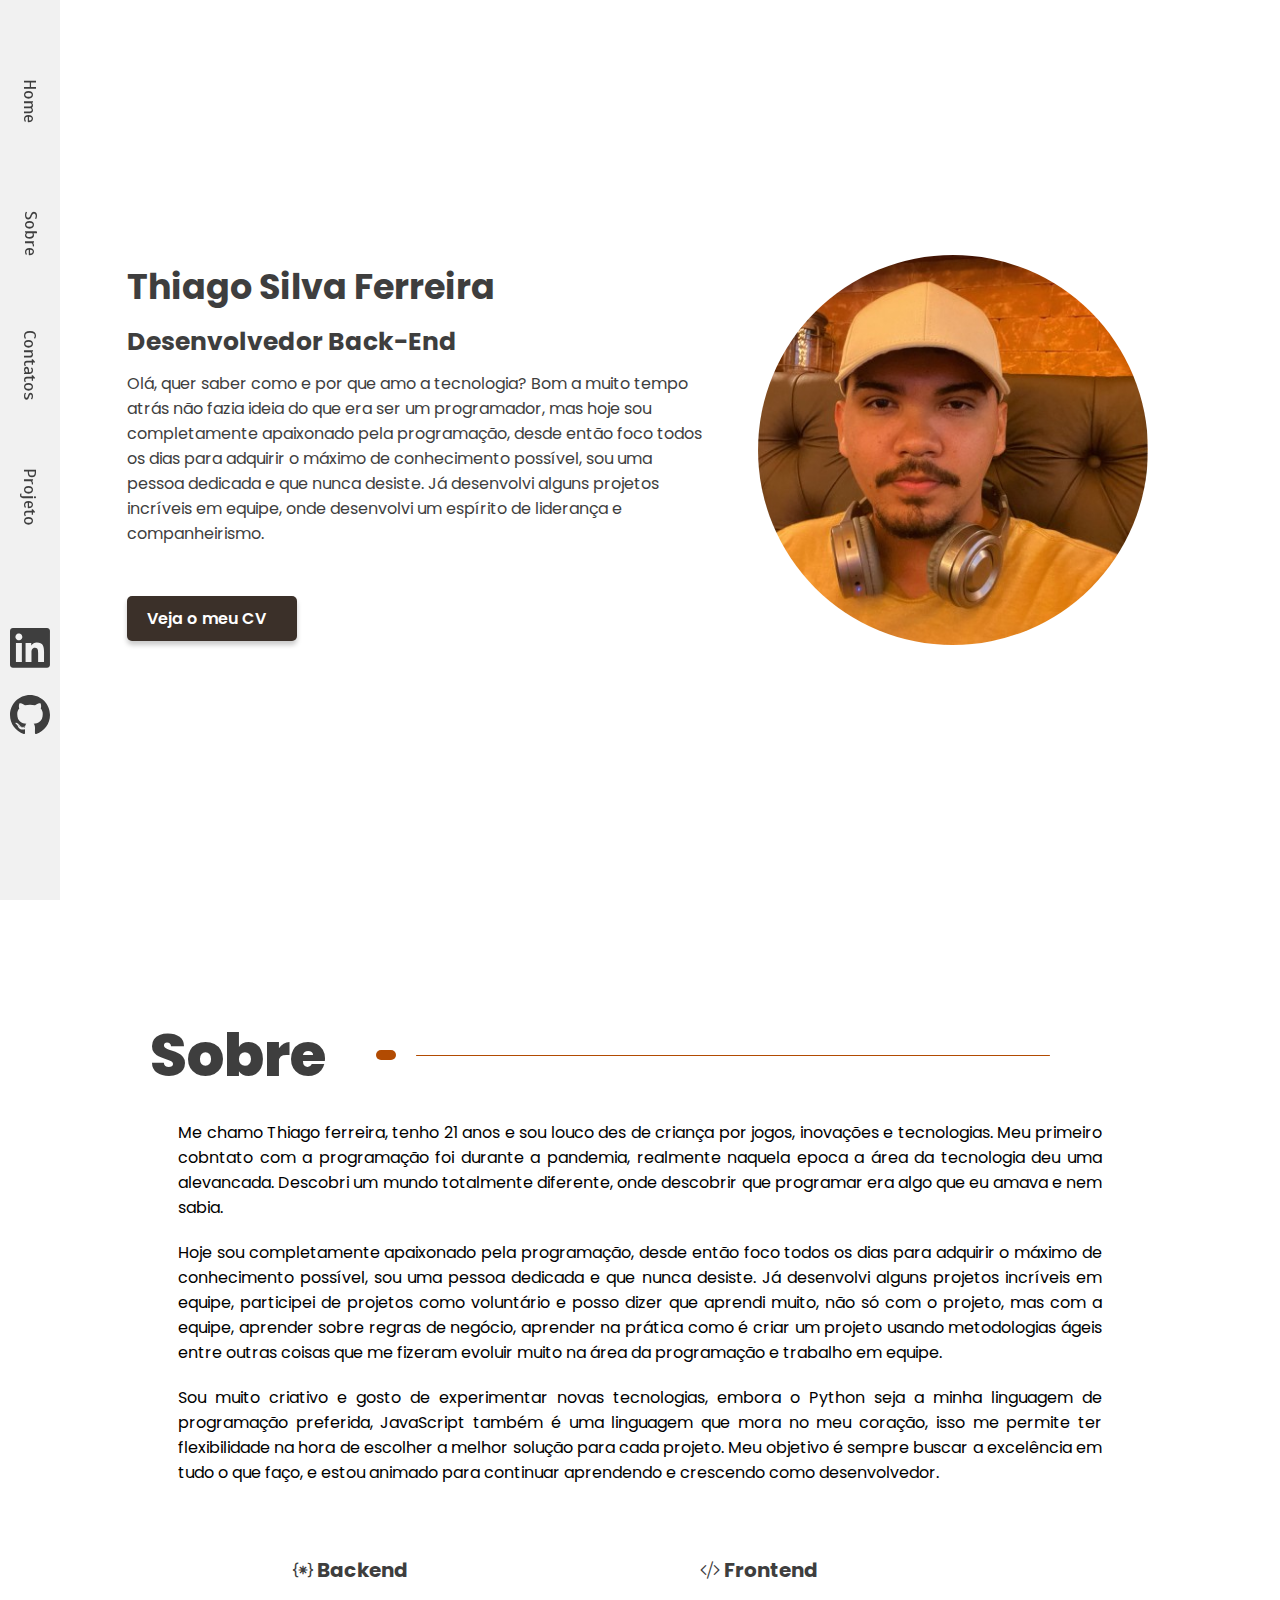
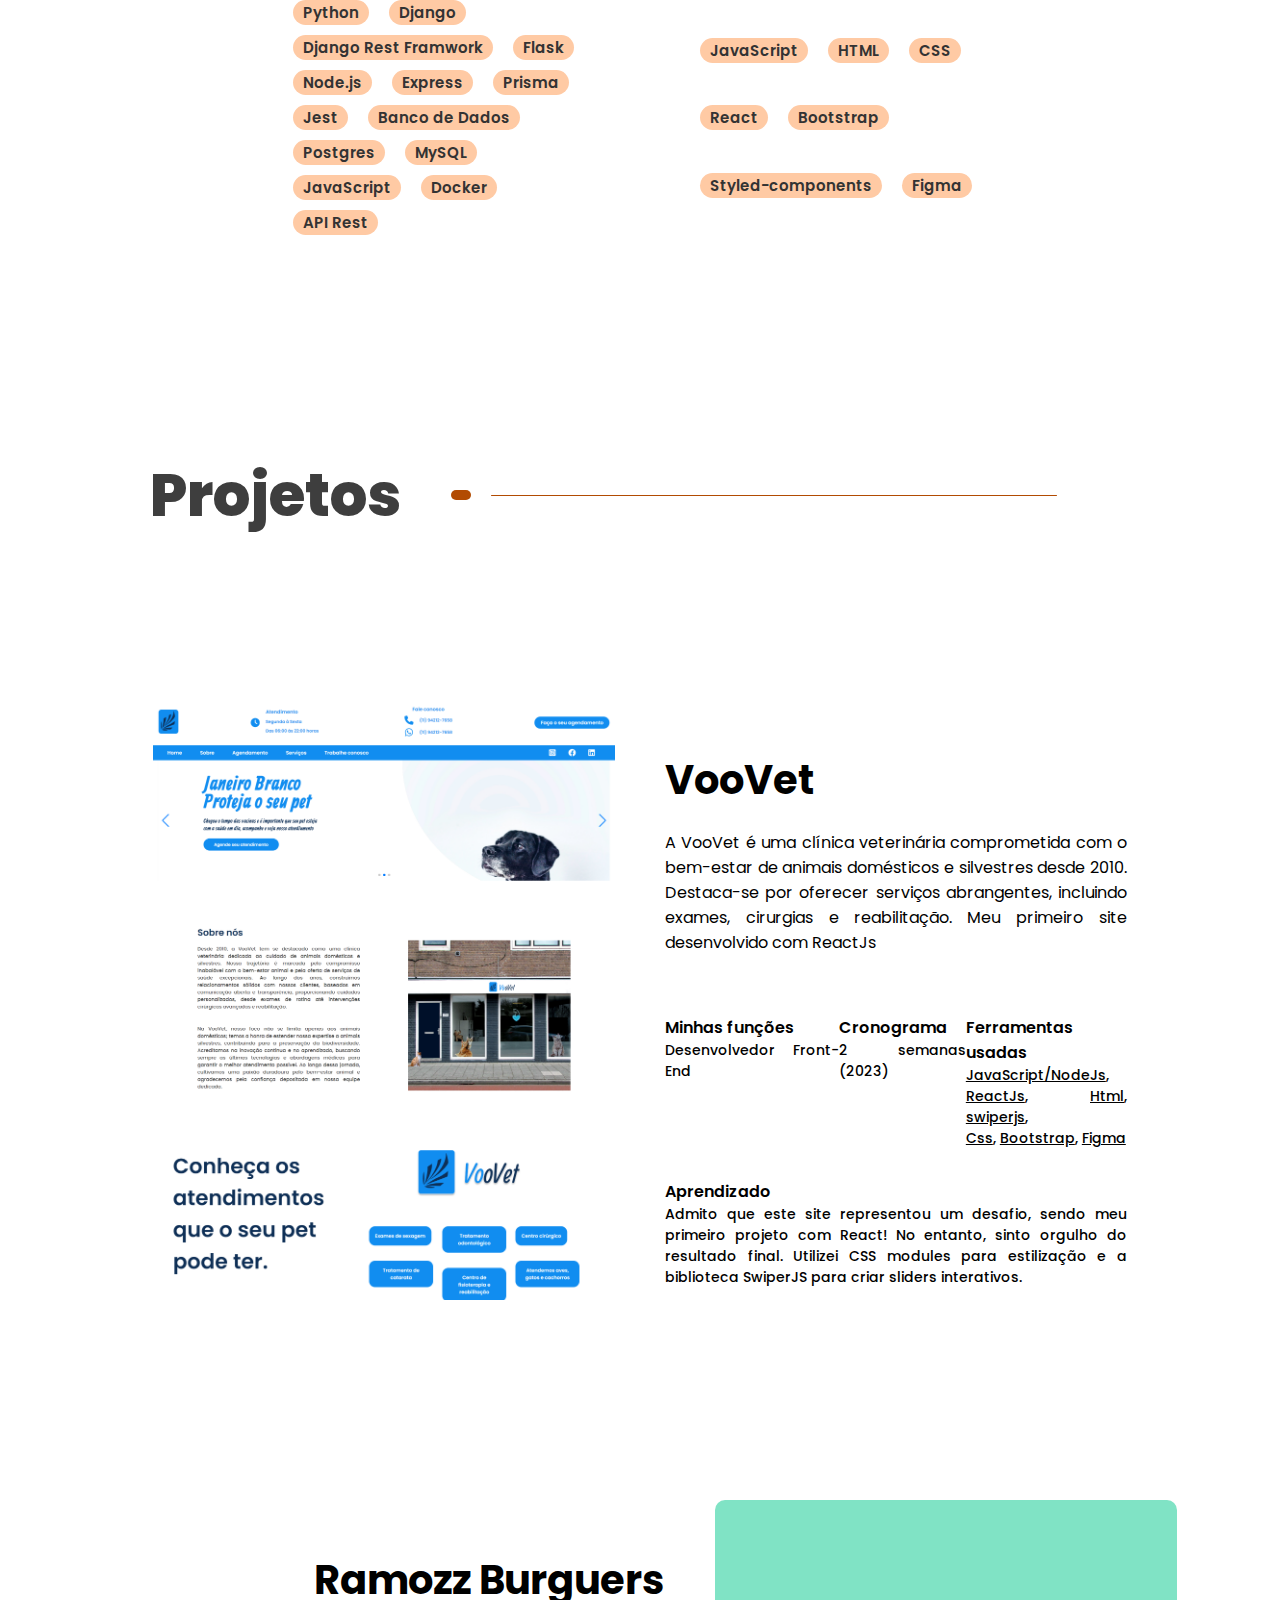
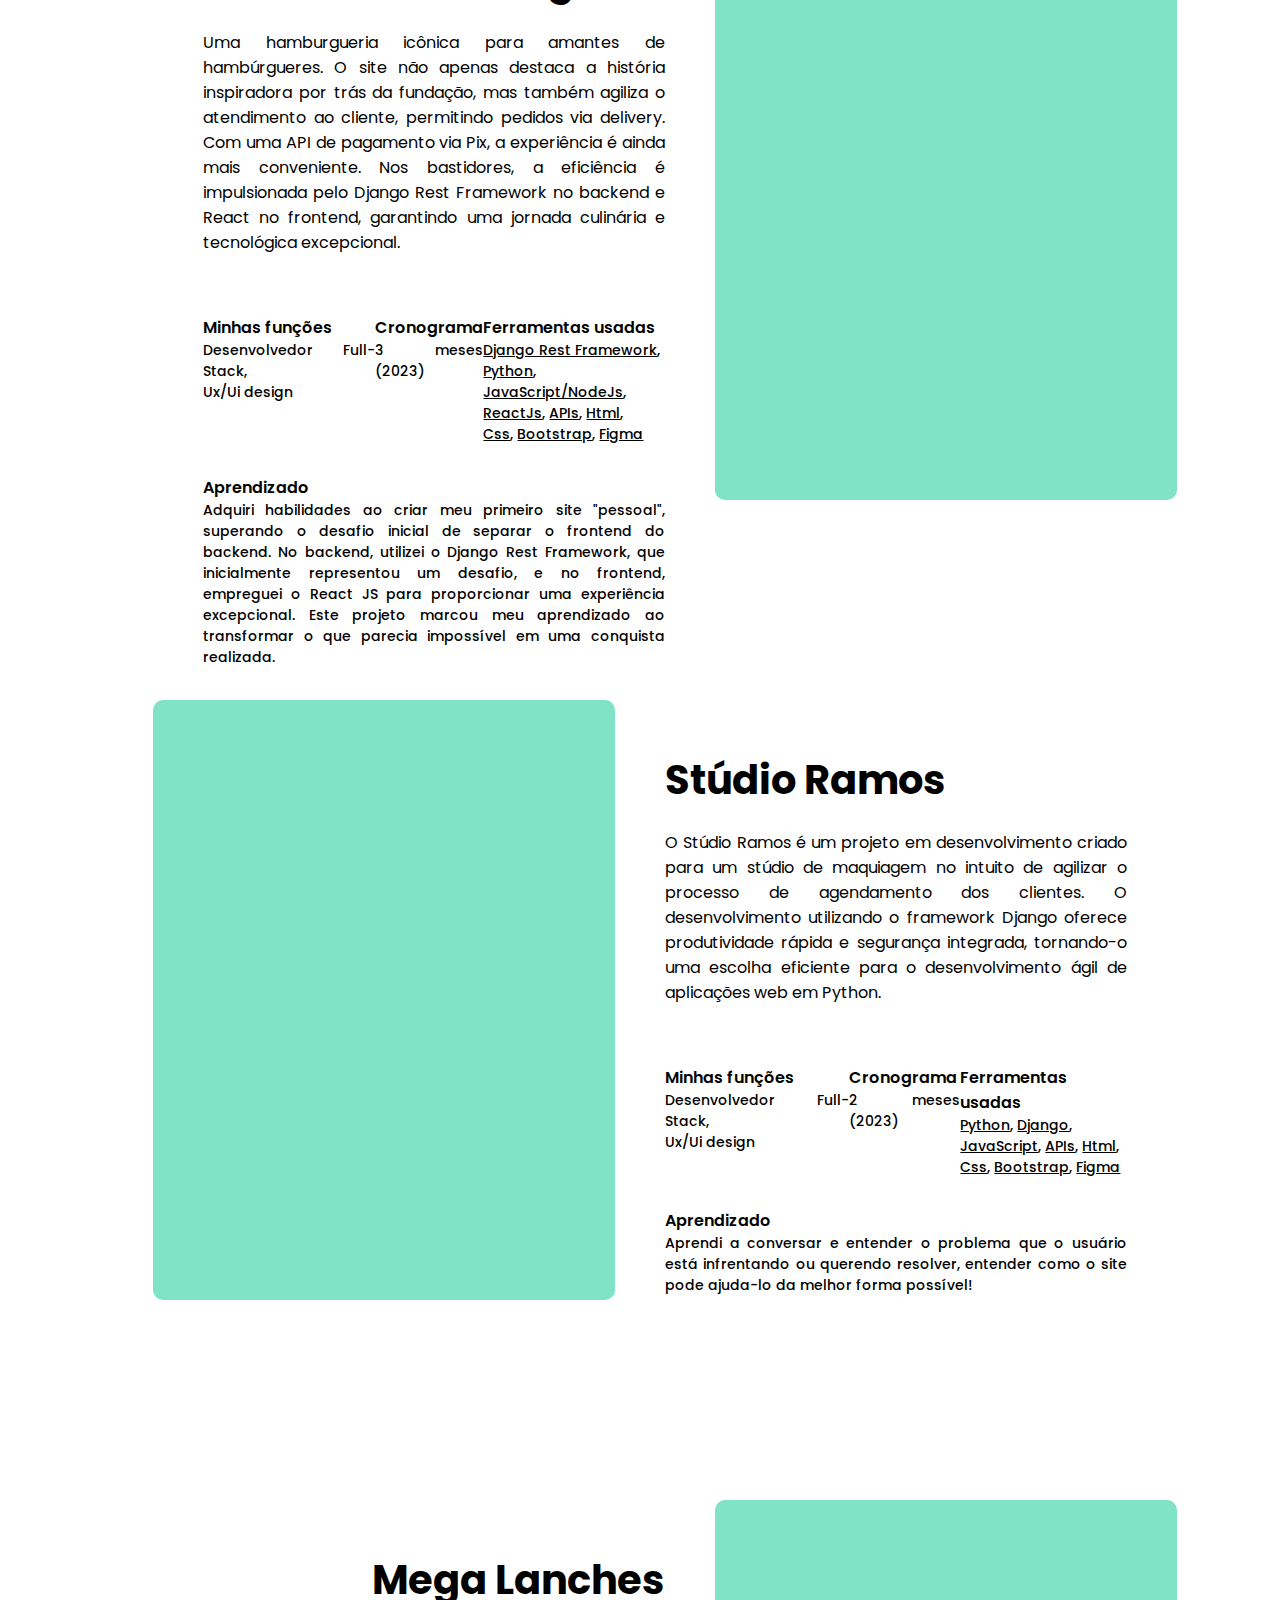
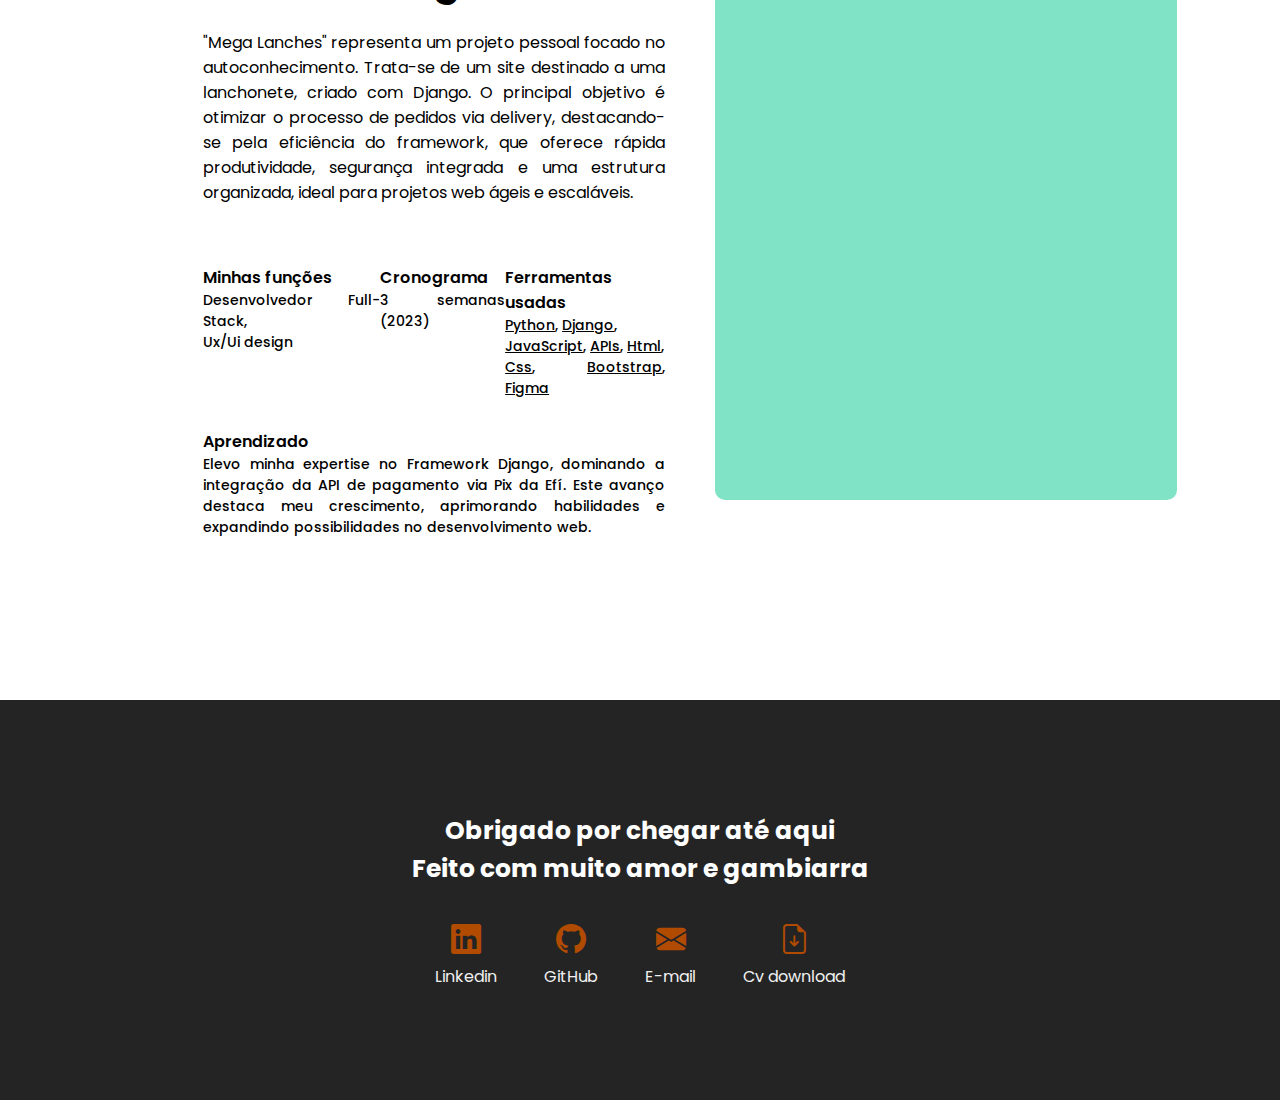
==== commit 1b0880e9: "Update index.html" ====
--- a/index.html
+++ b/index.html
@@ -40,7 +40,7 @@
                 <p>Olá, quer saber como e por que amo a tecnologia?
                     Bom a muito tempo atrás não fazia ideia do que era ser um programador, mas hoje sou completamente apaixonado pela programação, desde então foco todos os dias para adquirir o máximo de conhecimento possível, sou uma pessoa dedicada e que nunca desiste. Já desenvolvi alguns projetos incríveis em equipe, onde desenvolvi um espírito de liderança e companheirismo.</p>
             
-                <a href="https://docs.google.com/document/d/1VzzEljiXx3hL09a_fqFelOuJwoq7fT8pvlQ79J9JNpM/edit?usp=sharing" target="_blank" class="button">Veja o meu CV</a>
+                <a href="https://docs.google.com/document/d/1ngzRJwHXmI6ckUc0FUlnatN_em6qMd-kESDNR6bMrNM/edit?usp=sharing" target="_blank" class="button">Veja o meu CV</a>
             
             </div>
             <div class="container_img_user">
@@ -309,4 +309,4 @@
     </footer>
 </body>
 <script src="../scripts/main.js"></script>
-</html>+</html>
--- a/styles/style.css
+++ b/styles/style.css
@@ -294,6 +294,8 @@
     width: 100vw;
     align-items: center;
     justify-content: center;
+    flex-direction: column;
+    padding-left: 50px;
 }
 
 
@@ -327,7 +329,6 @@
     display: flex;
     margin-top: 30px;
     justify-content: space-between;
-    /* background-color: green; */
 }
 
 .Informations{
@@ -559,8 +560,8 @@
         align-items: center;
         justify-content: center;
         flex-direction: column;
-    }
-    
+        padding-left: 0px;
+    }
     
     .projetos{
         flex-direction: column;
